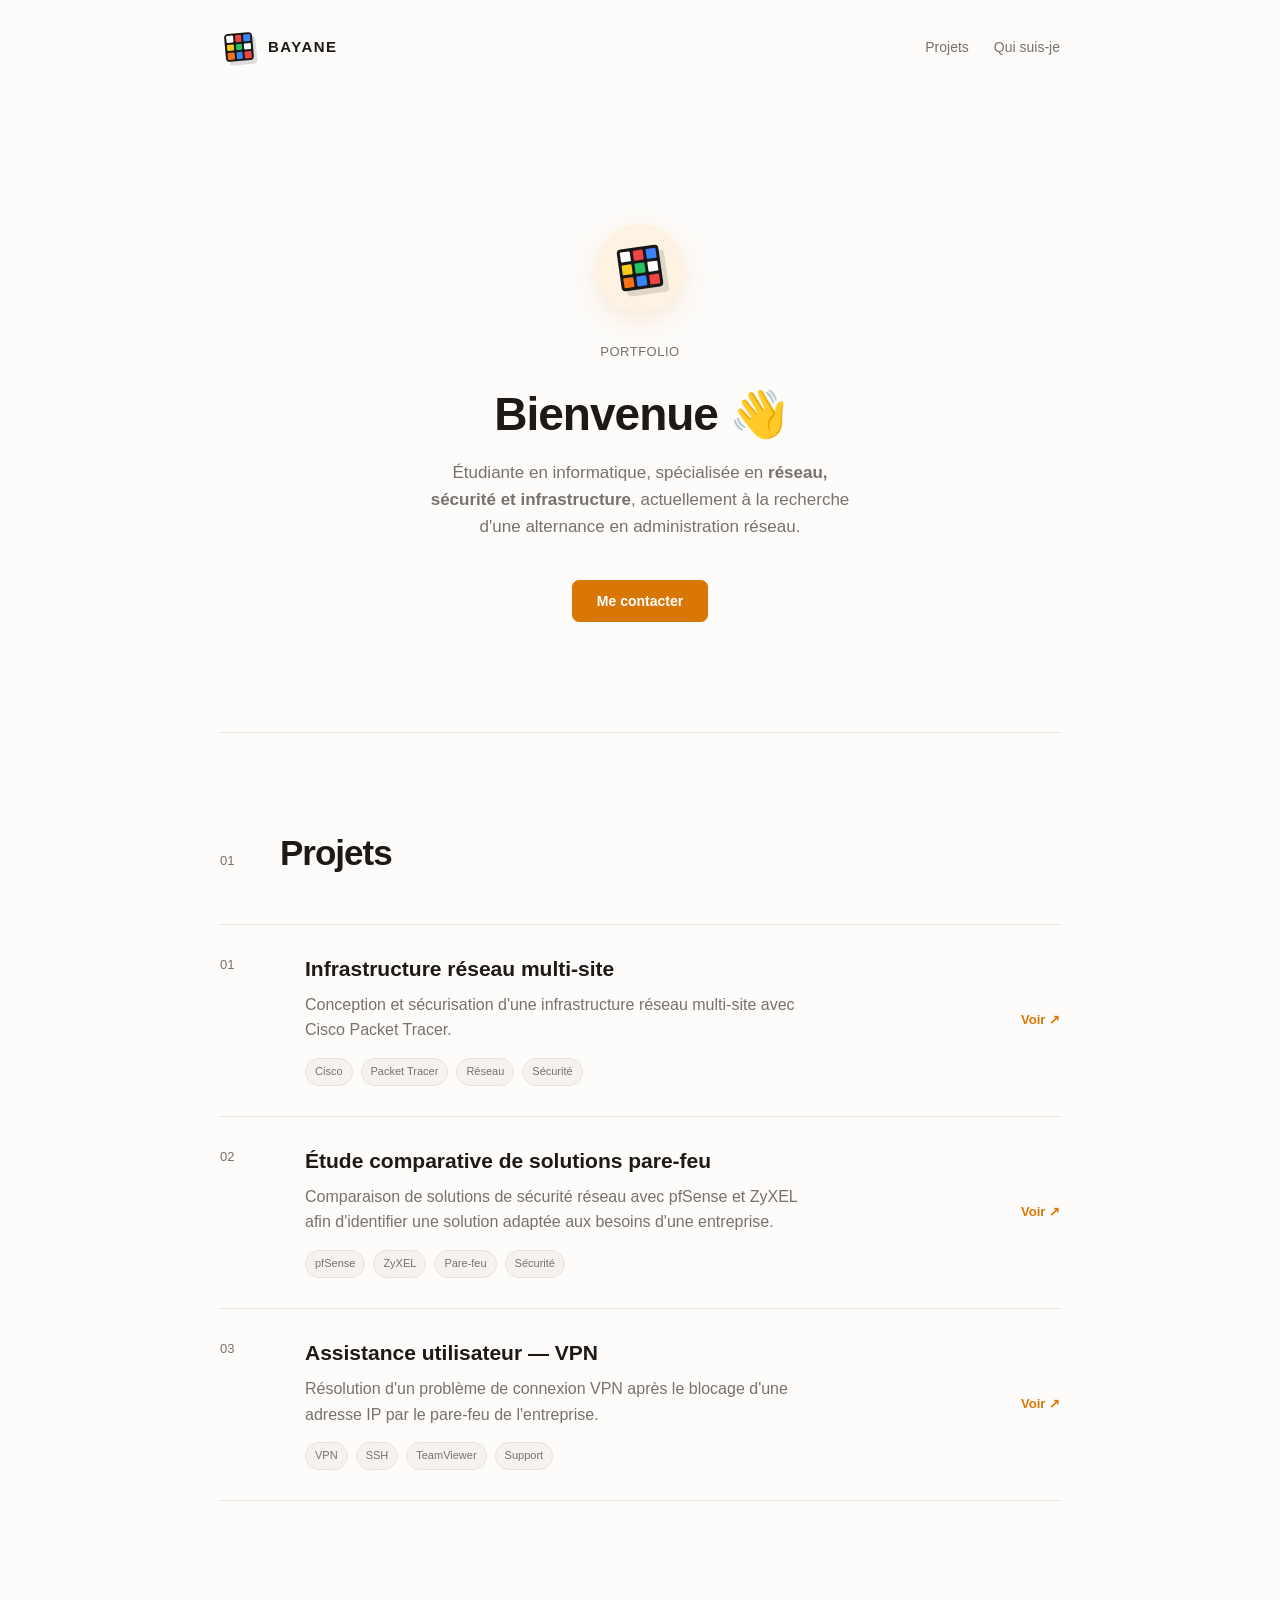
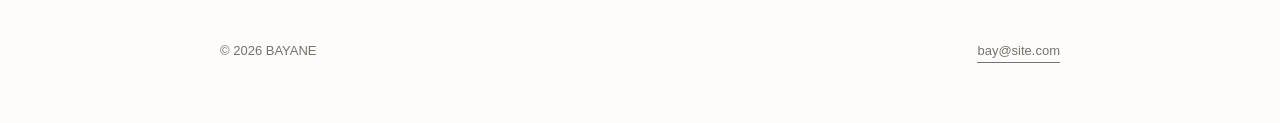
==== index.html @ 88e4bc47 "modfi about" ====
<!DOCTYPE html>
<html lang="fr">

<head>
    <meta charset="UTF-8">
    <meta name="viewport" content="width=device-width, initial-scale=1.0">

    <title>BAY — Portfolio</title>

    <meta
        name="description"
        content="Portfolio de BAYANE — Étudiante en informatique spécialisée en réseau, sécurité et infrastructure."
    >

    <link rel="stylesheet" href="style.css">
</head>


<body id="top">


    <!-- =====================================================
         NAVBAR
    ====================================================== -->

    <header class="navbar">

        <a
            href="index.html"
            class="logo-mark"
            aria-label="Accueil"
        >

            <span class="logo-icon">

                <span class="rubiks-cube">

                    <span></span>
                    <span></span>
                    <span></span>

                    <span></span>
                    <span></span>
                    <span></span>

                    <span></span>
                    <span></span>
                    <span></span>

                </span>

            </span>

            <span class="logo-name">
                BAYANE
            </span>

        </a>


        <nav>

            <a href="#projects">
                Projets
            </a>

            <a href="about.html">
                Qui suis-je
            </a>

        </nav>

    </header>



    <main>


        <!-- =================================================
             HERO
        ================================================== -->

        <section class="hero">

            <div class="hero-avatar">

                <span class="rubiks-cube hero-cube">

                    <span></span>
                    <span></span>
                    <span></span>

                    <span></span>
                    <span></span>
                    <span></span>

                    <span></span>
                    <span></span>
                    <span></span>

                </span>

            </div>


            <p class="eyebrow">
                Portfolio
            </p>


            <h1>
                Bienvenue 👋
            </h1>


            <p class="intro">
                Étudiante en informatique, spécialisée en
                <strong>réseau, sécurité et infrastructure</strong>,
                actuellement à la recherche d'une alternance
                en administration réseau.
            </p>


            <!-- CONTACT -->

            <div class="contact-widget">

                <button
                    type="button"
                    id="contactBtn"
                    class="contact-trigger"
                >
                    Me contacter
                </button>


                <div
                    class="contact-card"
                    id="contactCard"
                >

                    <div class="contact-card-bar">

                        <span class="terminal-dot red"></span>
                        <span class="terminal-dot yellow"></span>
                        <span class="terminal-dot green"></span>

                        <span class="contact-card-title">
                            contact.txt
                        </span>

                    </div>


                    <div class="contact-card-body">

                        <span id="contactEmail">
                            bay@site.com
                        </span>


                        <button
                            type="button"
                            id="copyBtn"
                            class="copy-btn"
                        >
                            Copier
                        </button>

                    </div>

                </div>

            </div>

        </section>



        <!-- =================================================
             PROJETS
        ================================================== -->

        <section
            id="projects"
            class="section"
        >

            <div class="section-header">

                <p class="section-number">
                    01
                </p>

                <h2>
                    Projets
                </h2>

            </div>


            <div class="project-list">


                <!-- PROJET 01 -->

                <article class="project">

                    <div class="project-number">
                        01
                    </div>


                    <div class="project-content">

                        <h3>
                            Infrastructure réseau multi-site
                        </h3>

                        <p>
                            Conception et sécurisation d'une infrastructure
                            réseau multi-site avec Cisco Packet Tracer.
                        </p>


                        <div class="tags">

                            <span>Cisco</span>
                            <span>Packet Tracer</span>
                            <span>Réseau</span>
                            <span>Sécurité</span>

                        </div>

                    </div>


                    <a
                        href="project-network.html"
                        class="project-link"
                    >
                        Voir ↗
                    </a>

                </article>



                <!-- PROJET 02 -->

                <article class="project">

                    <div class="project-number">
                        02
                    </div>


                    <div class="project-content">

                        <h3>
                            Étude comparative de solutions pare-feu
                        </h3>

                        <p>
                            Comparaison de solutions de sécurité réseau
                            avec pfSense et ZyXEL afin d'identifier
                            une solution adaptée aux besoins d'une entreprise.
                        </p>


                        <div class="tags">

                            <span>pfSense</span>
                            <span>ZyXEL</span>
                            <span>Pare-feu</span>
                            <span>Sécurité</span>

                        </div>

                    </div>


                    <a
                        href="project-pfsense.html"
                        class="project-link"
                    >
                        Voir ↗
                    </a>

                </article>



                <!-- PROJET 03 -->

                <article class="project">

                    <div class="project-number">
                        03
                    </div>


                    <div class="project-content">

                        <h3>
                            Assistance utilisateur — VPN
                        </h3>

                        <p>
                            Résolution d'un problème de connexion VPN
                            après le blocage d'une adresse IP par le
                            pare-feu de l'entreprise.
                        </p>


                        <div class="tags">

                            <span>VPN</span>
                            <span>SSH</span>
                            <span>TeamViewer</span>
                            <span>Support</span>

                        </div>

                    </div>


                    <a
                        href="project-vpn.html"
                        class="project-link"
                    >
                        Voir ↗
                    </a>

                </article>


            </div>

        </section>

    </main>



    <!-- =====================================================
         FOOTER
    ====================================================== -->

    <footer>

        <p>
            © 2026 BAYANE
        </p>


        <a href="mailto:bay@site.com">
            bay@site.com
        </a>

    </footer>



    <!-- =====================================================
         CONTACT SCRIPT
    ====================================================== -->

    <script>

        (function () {

            const btn =
                document.getElementById("contactBtn");

            const card =
                document.getElementById("contactCard");

            const copyBtn =
                document.getElementById("copyBtn");

            const email =
                document
                    .getElementById("contactEmail")
                    .textContent
                    .trim();


            /* Ouvrir / fermer */

            btn.addEventListener("click", function (event) {

                event.stopPropagation();

                card.classList.toggle("open");

            });


            /* Copier */

            copyBtn.addEventListener("click", function () {

                navigator.clipboard
                    .writeText(email)
                    .then(function () {

                        copyBtn.textContent = "Copié ✓";

                        setTimeout(function () {

                            copyBtn.textContent = "Copier";

                        }, 2000);

                    })
                    .catch(function () {

                        copyBtn.textContent = "Erreur";

                        setTimeout(function () {

                            copyBtn.textContent = "Copier";

                        }, 2000);

                    });

            });


            /* Fermer en cliquant ailleurs */

            document.addEventListener("click", function (event) {

                if (
                    !card.contains(event.target) &&
                    !btn.contains(event.target)
                ) {

                    card.classList.remove("open");

                }

            });

        })();

    </script>

</body>

</html>
---- style.css ----
/* =========================================================
   RESET
========================================================= */

* {
    margin: 0;
    padding: 0;
    box-sizing: border-box;
}

html {
    scroll-behavior: smooth;
}

body {
    background: #fdfcfa;
    color: #1c1917;

    font-family:
        Arial,
        Helvetica,
        sans-serif;

    line-height: 1.6;
}

a {
    color: inherit;
    text-decoration: none;
}

button {
    font-family: inherit;
}

img {
    max-width: 100%;
}


/* =========================================================
   VARIABLES
========================================================= */

:root {
    --background: #fdfcfa;
    --surface: #f6f3ee;

    --text: #1c1917;
    --muted: #78716c;

    --border: #e7e2db;

    --accent: #d97706;
    --accent-soft: #fef3e2;

    --terminal: #171717;
    --terminal-light: #242424;
    --terminal-border: #333333;
}


/* =========================================================
   GLOBAL LAYOUT
========================================================= */

main {
    width: 100%;
    max-width: 900px;

    margin: 0 auto;

    padding: 0 30px;
}


/* =========================================================
   NAVBAR
========================================================= */

.navbar {
    width: 100%;
    max-width: 900px;

    margin: 0 auto;

    padding: 28px 30px;

    display: flex;
    align-items: center;
    justify-content: space-between;
}

.logo-mark {
    display: flex;
    align-items: center;
    justify-content: flex-start;

    min-width: 38px;
    min-height: 38px;

    gap: 10px;
}

.logo-icon {
    width: 38px;
    height: 38px;

    display: flex;
    align-items: center;
    justify-content: center;

    flex-shrink: 0;
}

.logo-name {
    color: var(--text);

    font-size: 15px;
    font-weight: 700;

    letter-spacing: 1.5px;
}


/* =========================================================
   RUBIK'S CUBE
========================================================= */

.rubiks-cube {
    width: 28px;
    height: 28px;

    display: grid;

    grid-template-columns: repeat(3, 1fr);
    grid-template-rows: repeat(3, 1fr);

    gap: 2px;

    padding: 2px;

    background: #171717;

    border-radius: 4px;

    transform: rotate(-5deg);

    box-shadow:
        3px 4px 0 rgba(0, 0, 0, 0.12);
}

.rubiks-cube span {
    display: block;

    width: 100%;
    height: 100%;

    min-width: 0;
    min-height: 0;

    border-radius: 1px;
}


/* Couleurs */

.rubiks-cube span:nth-child(1) {
    background: #ffffff;
}

.rubiks-cube span:nth-child(2) {
    background: #ef4444;
}

.rubiks-cube span:nth-child(3) {
    background: #3b82f6;
}

.rubiks-cube span:nth-child(4) {
    background: #facc15;
}

.rubiks-cube span:nth-child(5) {
    background: #22c55e;
}

.rubiks-cube span:nth-child(6) {
    background: #ffffff;
}

.rubiks-cube span:nth-child(7) {
    background: #f97316;
}

.rubiks-cube span:nth-child(8) {
    background: #3b82f6;
}

.rubiks-cube span:nth-child(9) {
    background: #ef4444;
}


/* Cube du hero */

.hero-cube {
    width: 42px;
    height: 42px;

    gap: 3px;

    padding: 3px;

    transform: rotate(-8deg);

    box-shadow:
        5px 6px 0 rgba(0, 0, 0, 0.12);
}


/* =========================================================
   NAVIGATION
========================================================= */

.navbar nav {
    display: flex;
    align-items: center;

    gap: 25px;
}

.navbar nav a {
    color: var(--muted);

    font-size: 14px;

    transition:
        color 0.2s ease,
        opacity 0.2s ease;
}

.navbar nav a:hover {
    color: var(--text);
}


/* =========================================================
   HERO INDEX
========================================================= */

.hero {
    width: 100%;
    max-width: 560px;

    margin: 0 auto;

    padding: 130px 20px 110px;

    display: flex;
    flex-direction: column;

    align-items: center;

    text-align: center;
}

.hero-avatar {
    width: 88px;
    height: 88px;

    margin-bottom: 30px;

    display: flex;
    align-items: center;
    justify-content: center;

    border-radius: 50%;

    background: var(--accent-soft);

    box-shadow:
        0 10px 30px rgba(217, 119, 6, 0.15);
}

.eyebrow {
    color: var(--muted);

    font-size: 13px;

    margin-bottom: 25px;

    text-transform: uppercase;

    letter-spacing: 0.5px;
}

.hero h1 {
    font-size: clamp(34px, 6vw, 46px);

    line-height: 1.15;

    letter-spacing: -1px;

    font-weight: 700;
}

.hero h1 span {
    color: var(--accent);
}

.intro {
    max-width: 440px;

    margin-top: 18px;

    color: var(--muted);

    font-size: 17px;
}


/* =========================================================
   CONTACT
========================================================= */

.contact-widget {
    position: relative;

    display: inline-block;

    margin-top: 40px;
}

.contact-trigger {
    font-size: 14px;
    font-weight: 600;

    padding: 12px 24px;

    border: 1px solid var(--accent);
    border-radius: 7px;

    background: var(--accent);
    color: white;

    cursor: pointer;

    transition:
        opacity 0.2s ease,
        transform 0.2s ease;
}

.contact-trigger:hover {
    opacity: 0.9;

    transform: translateY(-1px);
}


/* =========================================================
   CONTACT CARD
========================================================= */

.contact-card {
    position: absolute;

    top: calc(100% + 12px);
    left: 50%;

    width: 280px;

    transform:
        translateX(-50%)
        translateY(-8px);

    background: var(--terminal);

    border: 1px solid var(--terminal-border);

    border-radius: 10px;

    overflow: hidden;

    box-shadow:
        0 20px 45px rgba(0, 0, 0, 0.2);

    opacity: 0;
    visibility: hidden;

    transition:
        opacity 0.2s ease,
        transform 0.2s ease,
        visibility 0.2s;

    z-index: 100;
}

.contact-card.open {
    opacity: 1;
    visibility: visible;

    transform:
        translateX(-50%)
        translateY(0);
}

.contact-card-bar {
    height: 38px;

    display: flex;
    align-items: center;

    padding: 0 14px;

    background: var(--terminal-light);

    border-bottom: 1px solid var(--terminal-border);
}

.terminal-dot {
    width: 10px;
    height: 10px;

    flex-shrink: 0;

    border-radius: 50%;

    margin-right: 6px;
}

.terminal-dot.red {
    background: #ff5f56;
}

.terminal-dot.yellow {
    background: #ffbd2e;
}

.terminal-dot.green {
    background: #27c93f;
}

.contact-card-title {
    margin-left: 8px;

    color: #777;

    font-family:
        "SFMono-Regular",
        "Roboto Mono",
        Consolas,
        monospace;

    font-size: 11px;
}

.contact-card-body {
    padding: 18px 16px;

    display: flex;
    align-items: center;
    justify-content: space-between;

    gap: 10px;

    color: #d4d4d4;

    font-family:
        "SFMono-Regular",
        "Roboto Mono",
        Consolas,
        monospace;

    font-size: 13px;
}

.copy-btn {
    flex-shrink: 0;

    padding: 6px 10px;

    background: transparent;

    color: var(--accent);

    border: 1px solid var(--terminal-border);

    border-radius: 5px;

    cursor: pointer;

    font-family: inherit;
    font-size: 11px;

    transition:
        border-color 0.2s ease,
        background 0.2s ease;
}

.copy-btn:hover {
    border-color: var(--accent);

    background: rgba(217, 119, 6, 0.08);
}


/* =========================================================
   SECTIONS
========================================================= */

.section {
    padding: 100px 0;

    border-top: 1px solid var(--border);
}

.section-header {
    display: grid;

    grid-template-columns: 60px 1fr;

    align-items: baseline;

    margin-bottom: 50px;
}

.section-number {
    color: var(--muted);

    font-size: 13px;
}

.section h2 {
    font-size: 35px;

    line-height: 1.15;

    letter-spacing: -1px;
}


/* =========================================================
   PROJECTS
========================================================= */

.project-list {
    width: 100%;
}

.project {
    display: grid;

    grid-template-columns: 60px minmax(0, 1fr) auto;

    gap: 25px;

    padding: 30px 0;

    border-top: 1px solid var(--border);

    transition:
        padding 0.2s ease,
        background 0.2s ease;
}

.project:last-child {
    border-bottom: 1px solid var(--border);
}

.project:hover {
    padding-left: 10px;
}

.project-number {
    color: var(--muted);

    font-size: 13px;
}

.project-content {
    min-width: 0;
}

.project h3 {
    font-size: 21px;

    line-height: 1.3;

    margin-bottom: 10px;
}

.project-content p {
    max-width: 500px;

    color: var(--muted);
}

.project-link {
    align-self: center;

    color: var(--accent);

    font-size: 13px;
    font-weight: 600;

    white-space: nowrap;

    transition:
        opacity 0.2s ease,
        transform 0.2s ease;
}

.project-link:hover {
    opacity: 0.7;

    transform: translateX(3px);
}


/* =========================================================
   TAGS
========================================================= */

.tags {
    display: flex;

    flex-wrap: wrap;

    gap: 8px;

    margin-top: 15px;
}

.tags span {
    padding: 4px 9px;

    border: 1px solid var(--border);

    border-radius: 20px;

    background: var(--surface);

    color: var(--muted);

    font-size: 11px;
}


/* =========================================================
   ABOUT — INTRO
========================================================= */

.about-page {
    padding: 110px 0 90px;
}

.about-page .section-header {
    margin-bottom: 60px;
}

.about-intro {
    max-width: 680px;
}

.about-small-name {
    margin-bottom: 25px !important;

    color: var(--text) !important;

    font-size: 15px !important;

    font-weight: 700;

    letter-spacing: 0.5px;
}

.about-intro p {
    max-width: 620px;

    margin-bottom: 20px;

    color: var(--muted);

    font-size: 17px;
}

.about-intro .about-lead {
    color: var(--text);

    font-size: 21px;

    line-height: 1.5;
}

.about-intro strong {
    color: var(--text);
}


/* =========================================================
   ABOUT — OBJECTIF INTÉGRÉ
========================================================= */

.about-goal {
    margin-top: 45px;

    padding: 28px 30px;

    background: var(--surface);

    border: 1px solid var(--border);

    border-left: 3px solid var(--accent);

    border-radius: 0 8px 8px 0;
}

.about-goal-label {
    display: block;

    margin-bottom: 15px;

    color: var(--accent);

    font-family:
        "SFMono-Regular",
        "Roboto Mono",
        Consolas,
        monospace;

    font-size: 10px;

    font-weight: 700;

    letter-spacing: 1px;
}

.about-goal p {
    margin-bottom: 16px;

    font-size: 16px;
}

.about-goal p:last-of-type {
    margin-bottom: 20px;
}


/* =========================================================
   MASTER LINK
========================================================= */

.master-link {
    display: inline-flex;
    align-items: center;

    margin-top: 8px;

    color: var(--accent);

    font-size: 13px;
    font-weight: 600;

    border-bottom: 1px solid transparent;

    transition:
        border-color 0.2s ease,
        opacity 0.2s ease;
}

.master-link:hover {
    border-color: var(--accent);

    opacity: 0.75;
}


/* =========================================================
   ABOUT — COMPÉTENCES
========================================================= */

.about-skills {
    padding-top: 90px;
}

.about-skills-grid {
    display: flex;
    flex-direction: column;
}

.skill-card {
    display: grid;

    grid-template-columns: 60px minmax(0, 1fr);

    gap: 25px;

    padding: 30px 0;

    border-top: 1px solid var(--border);

    transition: padding 0.2s ease;
}

.skill-card:last-child {
    border-bottom: 1px solid var(--border);
}

.skill-card:hover {
    padding-left: 10px;
}

.skill-number {
    color: var(--muted);

    font-size: 13px;
}

.skill-card h3 {
    font-size: 23px;

    line-height: 1.2;

    margin-bottom: 8px;
}

.skill-card p {
    max-width: 600px;

    color: var(--muted);
}


/* =========================================================
   ABOUT — EXPÉRIENCE
========================================================= */

.experience-section {
    padding-bottom: 100px;
}

.experience-card {
    padding: 32px;

    background: var(--surface);

    border: 1px solid var(--border);

    border-radius: 10px;

    transition:
        border-color 0.2s ease,
        box-shadow 0.2s ease;
}

.experience-card:hover {
    border-color: #d8d1c7;

    box-shadow:
        0 15px 35px rgba(28, 25, 23, 0.05);
}

.experience-top {
    display: flex;

    align-items: flex-start;

    justify-content: space-between;

    gap: 30px;
}

.experience-index {
    display: inline-block;

    margin-bottom: 10px;

    color: var(--accent);

    font-family:
        "SFMono-Regular",
        "Roboto Mono",
        Consolas,
        monospace;

    font-size: 11px;
}

.experience-label {
    margin-bottom: 5px !important;

    color: var(--muted) !important;

    font-size: 11px !important;

    text-transform: uppercase;

    letter-spacing: 0.8px;
}

.experience-header h3,
.experience-top h3 {
    font-size: 25px;

    line-height: 1.25;
}

.experience-domain {
    padding: 9px 13px;

    border: 1px solid var(--border);

    border-radius: 20px;

    background: var(--background);

    color: var(--muted);

    font-size: 11px;

    white-space: nowrap;
}

.experience-domain span {
    color: var(--border);

    margin: 0 5px;
}

.experience-divider {
    height: 1px;

    margin: 30px 0;

    background: var(--border);
}

.experience-grid {
    display: grid;

    grid-template-columns: repeat(3, 1fr);

    gap: 30px;
}

.experience-column {
    min-width: 0;
}

.experience-column-title {
    display: block;

    margin-bottom: 15px;

    color: var(--text);

    font-size: 10px;
    font-weight: 700;

    letter-spacing: 0.7px;
}

.experience-column ul {
    padding-left: 17px;

    color: var(--muted);

    font-size: 13px;
}

.experience-column li {
    margin-bottom: 10px;
}

.experience-column li:last-child {
    margin-bottom: 0;
}


/* =========================================================
   ABOUT — CERTIFICATIONS & LANGUES
========================================================= */

.certification-layout {
    display: grid;

    grid-template-columns: 1.15fr 0.85fr;

    gap: 50px;

    align-items: start;
}

.subsection-title {
    display: flex;
    align-items: center;

    gap: 12px;

    margin-bottom: 20px;

    color: var(--text);

    font-size: 15px;
    font-weight: 700;
}

.subsection-title span {
    color: var(--muted);

    font-family:
        "SFMono-Regular",
        "Roboto Mono",
        Consolas,
        monospace;

    font-size: 11px;
}

.certification-list {
    border-top: 1px solid var(--border);
}

.certification-card {
    display: grid;

    grid-template-columns: 45px minmax(0, 1fr);

    gap: 18px;

    padding: 22px 0;

    border-bottom: 1px solid var(--border);
}

.certification-number {
    color: var(--muted);

    font-family:
        "SFMono-Regular",
        "Roboto Mono",
        Consolas,
        monospace;

    font-size: 11px;
}

.certification-card h3 {
    margin-bottom: 5px;

    font-size: 16px;
}

.certification-card p {
    color: var(--muted);

    font-size: 13px;

    line-height: 1.5;
}


/* =========================================================
   LANGUES
========================================================= */

.languages {
    border-top: 1px solid var(--border);
}

.language-item {
    display: flex;

    align-items: center;
    justify-content: space-between;

    gap: 20px;

    padding: 18px 0;

    border-bottom: 1px solid var(--border);
}

.language-item div {
    min-width: 0;
}

.language-item strong {
    display: block;

    font-size: 15px;
}

.language-item span {
    display: block;

    margin-top: 2px;

    color: var(--muted);

    font-size: 11px;
}

.language-item b {
    flex-shrink: 0;

    color: var(--accent);

    font-size: 11px;

    font-weight: 600;

    text-align: right;
}


/* =========================================================
   ABOUT — ENVIRONNEMENT TECHNIQUE
========================================================= */

.technology-grid {
    display: grid;

    grid-template-columns: 1fr 1fr;

    gap: 1px;

    background: var(--border);

    border: 1px solid var(--border);
}

.technology {
    padding: 25px;

    display: flex;
    flex-direction: column;

    gap: 5px;

    background: var(--background);
}

.technology strong {
    font-size: 16px;
}

.technology span {
    color: var(--muted);

    font-size: 13px;
}


/* =========================================================
   ABOUT — TERMINAL
========================================================= */

.real-me {
    padding-top: 100px;
}

.profile-terminal {
    width: 100%;

    background: var(--terminal);

    border: 1px solid #2d2d2d;

    border-radius: 10px;

    overflow: hidden;

    box-shadow:
        0 25px 60px rgba(0, 0, 0, 0.15);
}

.profile-terminal-bar {
    height: 44px;

    display: flex;
    align-items: center;

    padding: 0 15px;

    background: var(--terminal-light);

    border-bottom: 1px solid #333;

    font-family:
        "SFMono-Regular",
        "Roboto Mono",
        Consolas,
        monospace;

    font-size: 11px;
}

.terminal-status {
    display: flex;
    align-items: center;
}

.profile-terminal-bar .terminal-dot {
    margin-right: 6px;
}

.profile-terminal-title {
    margin-left: 8px;

    color: #777;
}

.profile-terminal-online {
    margin-left: auto;

    color: #27c93f;

    font-size: 10px;
}

.profile-terminal-body {
    padding: 30px;

    color: #d4d4d4;

    font-family:
        "SFMono-Regular",
        "Roboto Mono",
        Consolas,
        monospace;

    font-size: 13px;
}

.terminal-command {
    margin-bottom: 10px;

    color: var(--accent);

    font-size: 12px;
}

.terminal-name {
    color: white;

    font-size: 20px;

    font-weight: 700;
}

.terminal-subtitle {
    margin-top: 4px;

    color: #777;

    font-size: 12px;
}

.terminal-separator {
    height: 1px;

    margin: 20px 0;

    background: #333;
}


/* =========================================================
   PROFIL — GRILLE TERMINAL
========================================================= */

.profile-grid {
    display: grid;

    grid-template-columns: 1fr 1fr;

    border: 1px solid #333;

    background: #333;

    gap: 1px;
}

.profile-cell {
    min-width: 0;

    padding: 18px;

    background: var(--terminal);
}

.profile-cell strong {
    display: block;

    color: #d4d4d4;

    font-size: 13px;

    line-height: 1.4;
}

.profile-cell strong.highlight {
    color: var(--accent);

    font-weight: 600;
}


/* =========================================================
   PROFIL — MOTIVATION
========================================================= */

.progress-row {
    display: flex;

    align-items: center;

    gap: 12px;

    margin-top: 5px;
}

.progress-label {
    flex-shrink: 0;

    color: #777;
}

.progress-bar {
    flex: 1;

    height: 10px;

    min-width: 100px;

    max-width: none;

    background: #292929;

    border-radius: 3px;

    overflow: hidden;
}

.progress-bar span {
    display: block;

    width: 100%;
    height: 100%;

    background:
        repeating-linear-gradient(
            90deg,
            var(--accent) 0,
            var(--accent) 8px,
            transparent 8px,
            transparent 11px
        );
}

.progress-percent {
    flex-shrink: 0;

    color: var(--accent);

    font-size: 11px;
}

.terminal-error {
    margin-top: 10px;

    color: #777;

    font-size: 11px;
}


/* =========================================================
   ABOUT — CONCLUSION
========================================================= */

.about-conclusion {
    max-width: 600px;

    margin-top: 55px;

    padding-left: 20px;

    border-left: 3px solid var(--accent);
}

.conclusion-label {
    display: block;

    margin-bottom: 10px;

    color: var(--accent);

    font-family:
        "SFMono-Regular",
        "Roboto Mono",
        Consolas,
        monospace;

    font-size: 10px;

    font-weight: 700;

    letter-spacing: 1px;
}

.about-conclusion p {
    color: var(--muted);

    font-size: 18px;

    margin-bottom: 5px;
}

.about-conclusion strong {
    color: var(--text);
}


/* =========================================================
   PROJECT PAGE
========================================================= */

.project-hero {
    padding: 120px 0 80px;

    border-bottom: 1px solid var(--border);
}

.project-hero h1 {
    font-size: clamp(42px, 7vw, 68px);

    line-height: 1.05;

    letter-spacing: -2px;

    margin-bottom: 35px;
}

.project-intro {
    max-width: 600px;

    color: var(--muted);

    font-size: 19px;
}

.project-tags {
    margin-top: 30px;
}


/* =========================================================
   PROJECT IMAGE
========================================================= */

.project-image {
    padding: 70px 0;
}

.project-image img {
    display: block;

    width: 100%;
    height: auto;

    background: var(--surface);

    border: 1px solid var(--border);

    border-radius: 8px;
}


/* =========================================================
   PROJECT SECTION
========================================================= */

.project-section {
    display: grid;

    grid-template-columns: 80px 250px minmax(0, 1fr);

    gap: 30px;

    padding: 90px 0;

    border-top: 1px solid var(--border);
}

.project-section h2 {
    font-size: 32px;

    letter-spacing: -1px;
}

.project-text {
    max-width: 550px;
}

.project-text p {
    color: var(--muted);

    font-size: 17px;

    margin-bottom: 25px;
}

.project-text ul {
    padding-left: 20px;

    color: var(--muted);
}

.project-text li {
    margin-bottom: 12px;
}

.project-text h3 {
    font-size: 16px;

    margin: 30px 0 5px;
}

.project-text h3:first-child {
    margin-top: 0;
}


/* =========================================================
   CODE
========================================================= */

.code-block {
    margin: 20px 0;

    padding: 20px 24px;

    overflow-x: auto;

    background: var(--surface);

    border: 1px solid var(--border);

    border-radius: 8px;

    font-family:
        "SFMono-Regular",
        "Roboto Mono",
        Consolas,
        monospace;

    font-size: 13px;

    line-height: 1.7;

    color: var(--text);
}


/* =========================================================
   TABLEAUX
========================================================= */

.table-wrap {
    overflow-x: auto;
}

.data-table {
    width: 100%;

    margin: 20px 0;

    border-collapse: collapse;

    font-size: 14px;
}

.data-table th,
.data-table td {
    padding: 10px 14px;

    text-align: left;

    border-bottom: 1px solid var(--border);

    white-space: nowrap;
}

.data-table th {
    color: var(--muted);

    font-size: 11px;

    font-weight: 600;

    text-transform: uppercase;

    letter-spacing: 0.4px;
}

.data-table td.ok {
    color: #16a34a;

    font-weight: 600;
}

.data-table td.no {
    color: #dc2626;

    font-weight: 600;
}


/* =========================================================
   PITCH
========================================================= */

.pitch {
    margin-top: 25px;

    padding: 20px 25px;

    background: var(--surface);

    border-left: 3px solid var(--accent);

    color: var(--text);

    font-size: 16px;
}


/* =========================================================
   BACK PROJECTS
========================================================= */

.back-projects {
    padding: 70px 0;
}

.back-projects a {
    font-size: 14px;

    border-bottom: 1px solid var(--text);

    transition: opacity 0.2s ease;
}

.back-projects a:hover {
    opacity: 0.6;
}


/* =========================================================
   FOOTER
========================================================= */

footer {
    width: 100%;
    max-width: 900px;

    margin: 0 auto;

    padding: 40px 30px 60px;

    display: flex;
    justify-content: space-between;

    color: var(--muted);

    font-size: 13px;
}

footer a {
    border-bottom: 1px solid var(--muted);

    transition: opacity 0.2s ease;
}

footer a:hover {
    opacity: 0.6;
}


/* =========================================================
   MOBILE
========================================================= */

@media (max-width: 750px) {

    .experience-grid {
        grid-template-columns: 1fr;
        gap: 25px;
    }

    .certification-layout {
        grid-template-columns: 1fr;
        gap: 45px;
    }

    .experience-domain {
        white-space: normal;
    }
}


@media (max-width: 650px) {

    /* =====================================================
       GLOBAL
    ===================================================== */

    main {
        padding: 0 20px;
    }


    /* =====================================================
       NAVBAR
    ===================================================== */

    .navbar {
        padding: 20px;
    }

    .navbar nav {
        gap: 15px;
    }

    .navbar nav a {
        font-size: 12px;
    }

    .logo-mark {
        gap: 7px;
    }

    .logo-name {
        font-size: 13px;
        letter-spacing: 1px;
    }

    .logo-icon {
        width: 34px;
        height: 34px;
    }

    .rubiks-cube {
        width: 26px;
        height: 26px;
    }


    /* =====================================================
       HERO
    ===================================================== */

    .hero {
        padding: 90px 10px 70px;
    }

    .hero-avatar {
        width: 72px;
        height: 72px;

        margin-bottom: 22px;
    }

    .hero-cube {
        width: 38px;
        height: 38px;

        gap: 2px;
        padding: 3px;
    }

    .hero h1 {
        font-size: 42px;

        letter-spacing: -1.5px;
    }

    .intro {
        font-size: 16px;
    }


    /* =====================================================
       CONTACT
    ===================================================== */

    .contact-card {
        width: 240px;
    }


    /* =====================================================
       SECTIONS
    ===================================================== */

    .section {
        padding: 70px 0;
    }

    .section-header {
        grid-template-columns: 45px minmax(0, 1fr);

        margin-bottom: 35px;
    }

    .section h2 {
        font-size: 30px;
    }


    /* =====================================================
       PROJECTS
    ===================================================== */

    .project {
        grid-template-columns: 40px minmax(0, 1fr);

        gap: 15px;

        padding: 25px 0;
    }

    .project-link {
        display: none;
    }

    .project h3 {
        font-size: 19px;
    }

    .project-content p {
        font-size: 15px;
    }


    /* =====================================================
       ABOUT
    ===================================================== */

    .about-page {
        padding: 80px 0 60px;
    }

    .about-page .section-header {
        margin-bottom: 45px;
    }

    .about-intro .about-lead {
        font-size: 19px;
    }

    .about-intro p {
        font-size: 16px;
    }

    .about-goal {
        margin-top: 35px;

        padding: 22px 20px;
    }

    .about-goal p {
        font-size: 15px;
    }


    /* =====================================================
       SKILLS
    ===================================================== */

    .about-skills {
        padding-top: 70px;
    }

    .skill-card {
        grid-template-columns: 40px minmax(0, 1fr);

        gap: 15px;
    }

    .skill-card h3 {
        font-size: 20px;
    }


    /* =====================================================
       EXPERIENCE
    ===================================================== */

    .experience-card {
        padding: 22px;
    }

    .experience-top {
        flex-direction: column;

        gap: 20px;
    }

    .experience-top h3 {
        font-size: 22px;
    }

    .experience-domain {
        align-self: flex-start;
    }

    .experience-divider {
        margin: 22px 0;
    }


    /* =====================================================
       CERTIFICATIONS & LANGUES
    ===================================================== */

    .certification-card {
        grid-template-columns: 35px minmax(0, 1fr);

        gap: 12px;
    }

    .language-item {
        align-items: flex-start;
    }

    .language-item b {
        text-align: right;
    }


    /* =====================================================
       PROFILE
    ===================================================== */

    .real-me {
        padding-top: 70px;
    }

    .profile-terminal-body {
        padding: 22px 18px;

        font-size: 11px;
    }

    .profile-terminal-bar {
        padding: 0 12px;
    }

    .profile-grid {
        grid-template-columns: 1fr;
    }

    .profile-cell {
        padding: 15px;
    }

    .profile-cell strong {
        font-size: 11px;
    }

    .progress-row {
        flex-wrap: wrap;
    }

    .progress-bar {
        order: 3;

        flex-basis: 100%;

        width: 100%;

        min-width: 0;
    }


    /* =====================================================
       CONCLUSION
    ===================================================== */

    .about-conclusion {
        margin-top: 45px;
    }

    .about-conclusion p {
        font-size: 16px;
    }


    /* =====================================================
       PROJECT PAGE
    ===================================================== */

    .project-hero {
        padding: 80px 0 60px;
    }

    .project-hero h1 {
        font-size: 42px;

        letter-spacing: -1.5px;
    }

    .project-intro {
        font-size: 17px;
    }

    .project-section {
        display: block;

        padding: 65px 0;
    }

    .project-section .section-number {
        margin-bottom: 15px;
    }

    .project-section h2 {
        margin-bottom: 30px;

        font-size: 28px;
    }

    .project-text p {
        font-size: 16px;
    }

    .technology-grid {
        grid-template-columns: 1fr;
    }

    .project-image {
        padding: 45px 0;
    }


    /* =====================================================
       TABLES
    ===================================================== */

    .data-table {
        font-size: 13px;
    }

    .data-table th,
    .data-table td {
        padding: 8px 10px;
    }


    /* =====================================================
       FOOTER
    ===================================================== */

    footer {
        padding: 40px 20px 50px;

        flex-direction: column;

        gap: 10px;
    }
}


/* =========================================================
   VERY SMALL PHONES
========================================================= */

@media (max-width: 400px) {

    .navbar nav {
        gap: 10px;
    }

    .navbar nav a {
        font-size: 11px;
    }

    .logo-name {
        font-size: 12px;
    }

    .hero h1 {
        font-size: 36px;
    }

    .section h2 {
        font-size: 26px;
    }

    .profile-terminal-body {
        padding: 18px 14px;
    }

    .profile-terminal-online {
        display: none;
    }
}
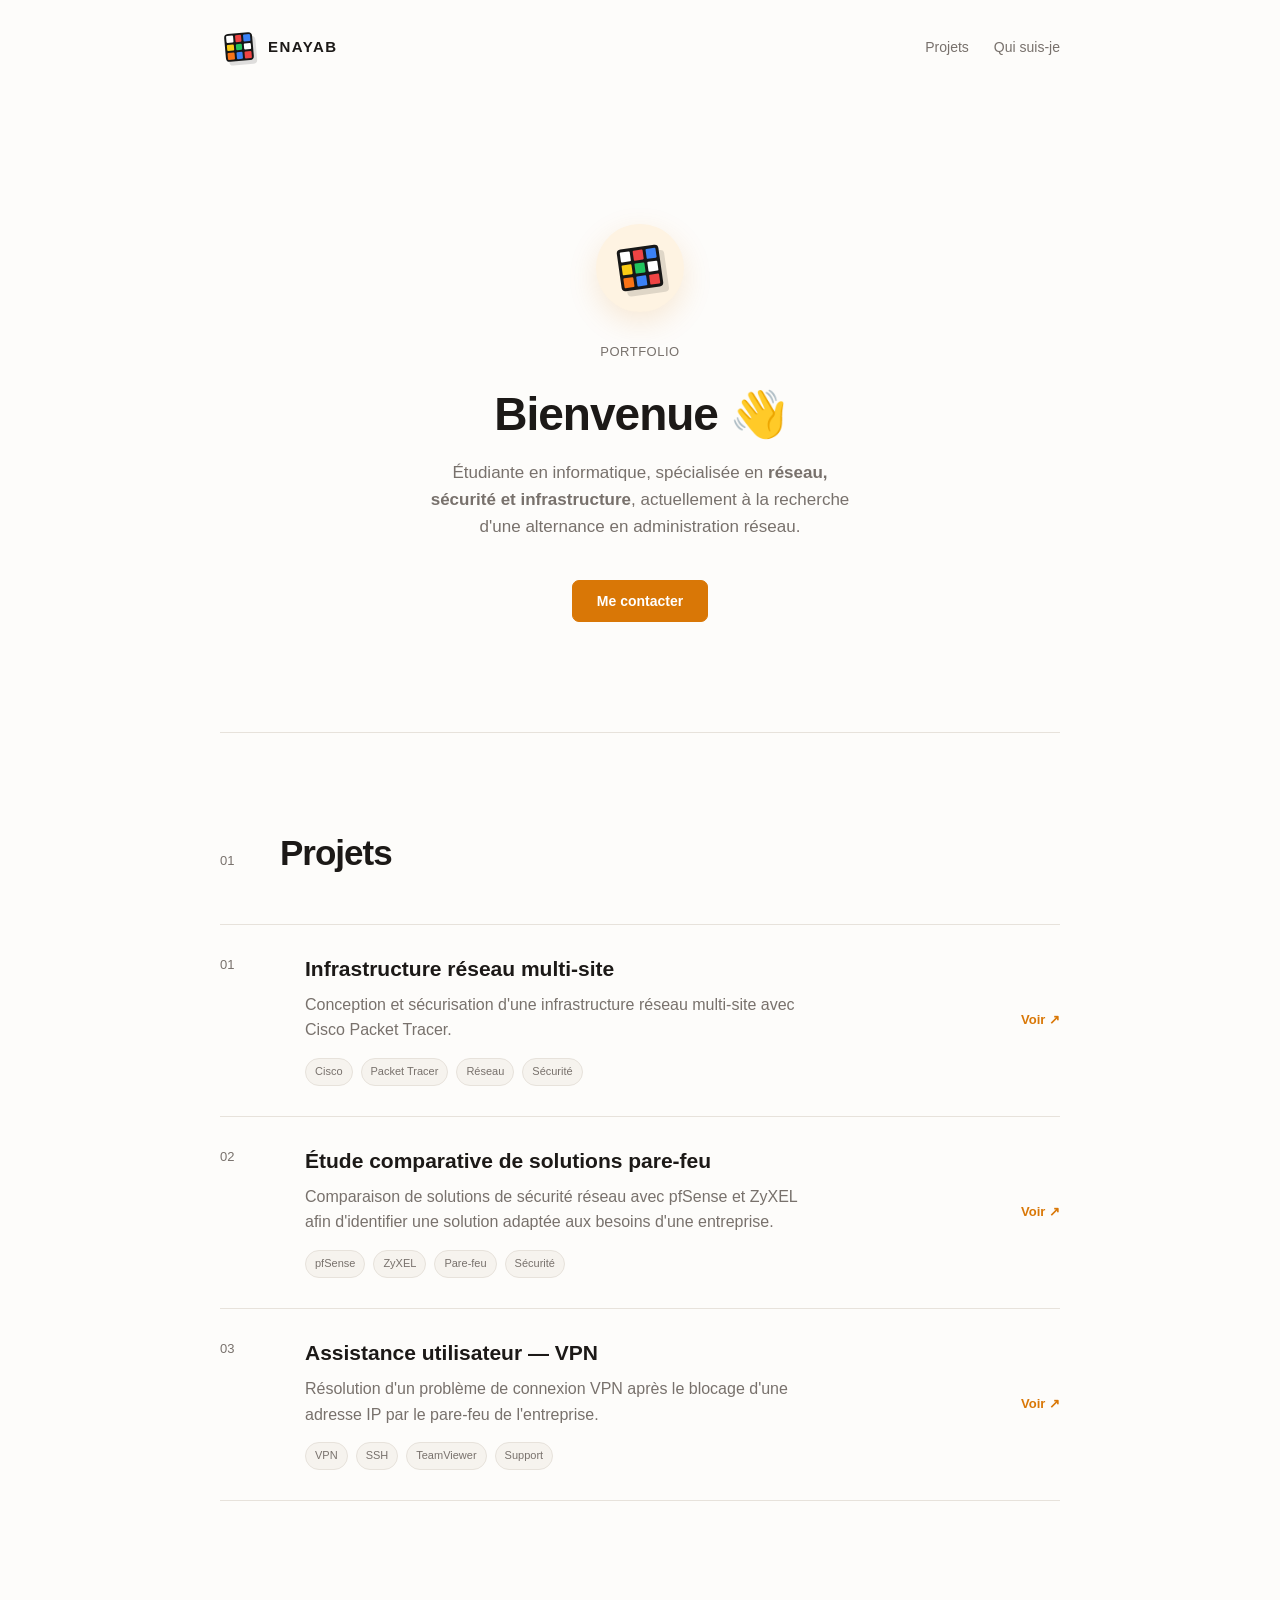
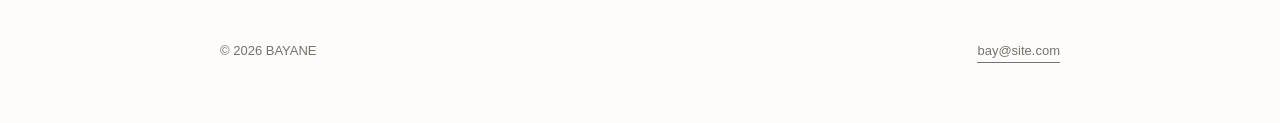
==== commit c3ce8b72: "version finale quijesuisetindex" ====
--- a/index.html
+++ b/index.html
@@ -52,7 +52,7 @@
             </span>
 
             <span class="logo-name">
-                BAYANE
+                ENAYAB
             </span>
 
         </a>
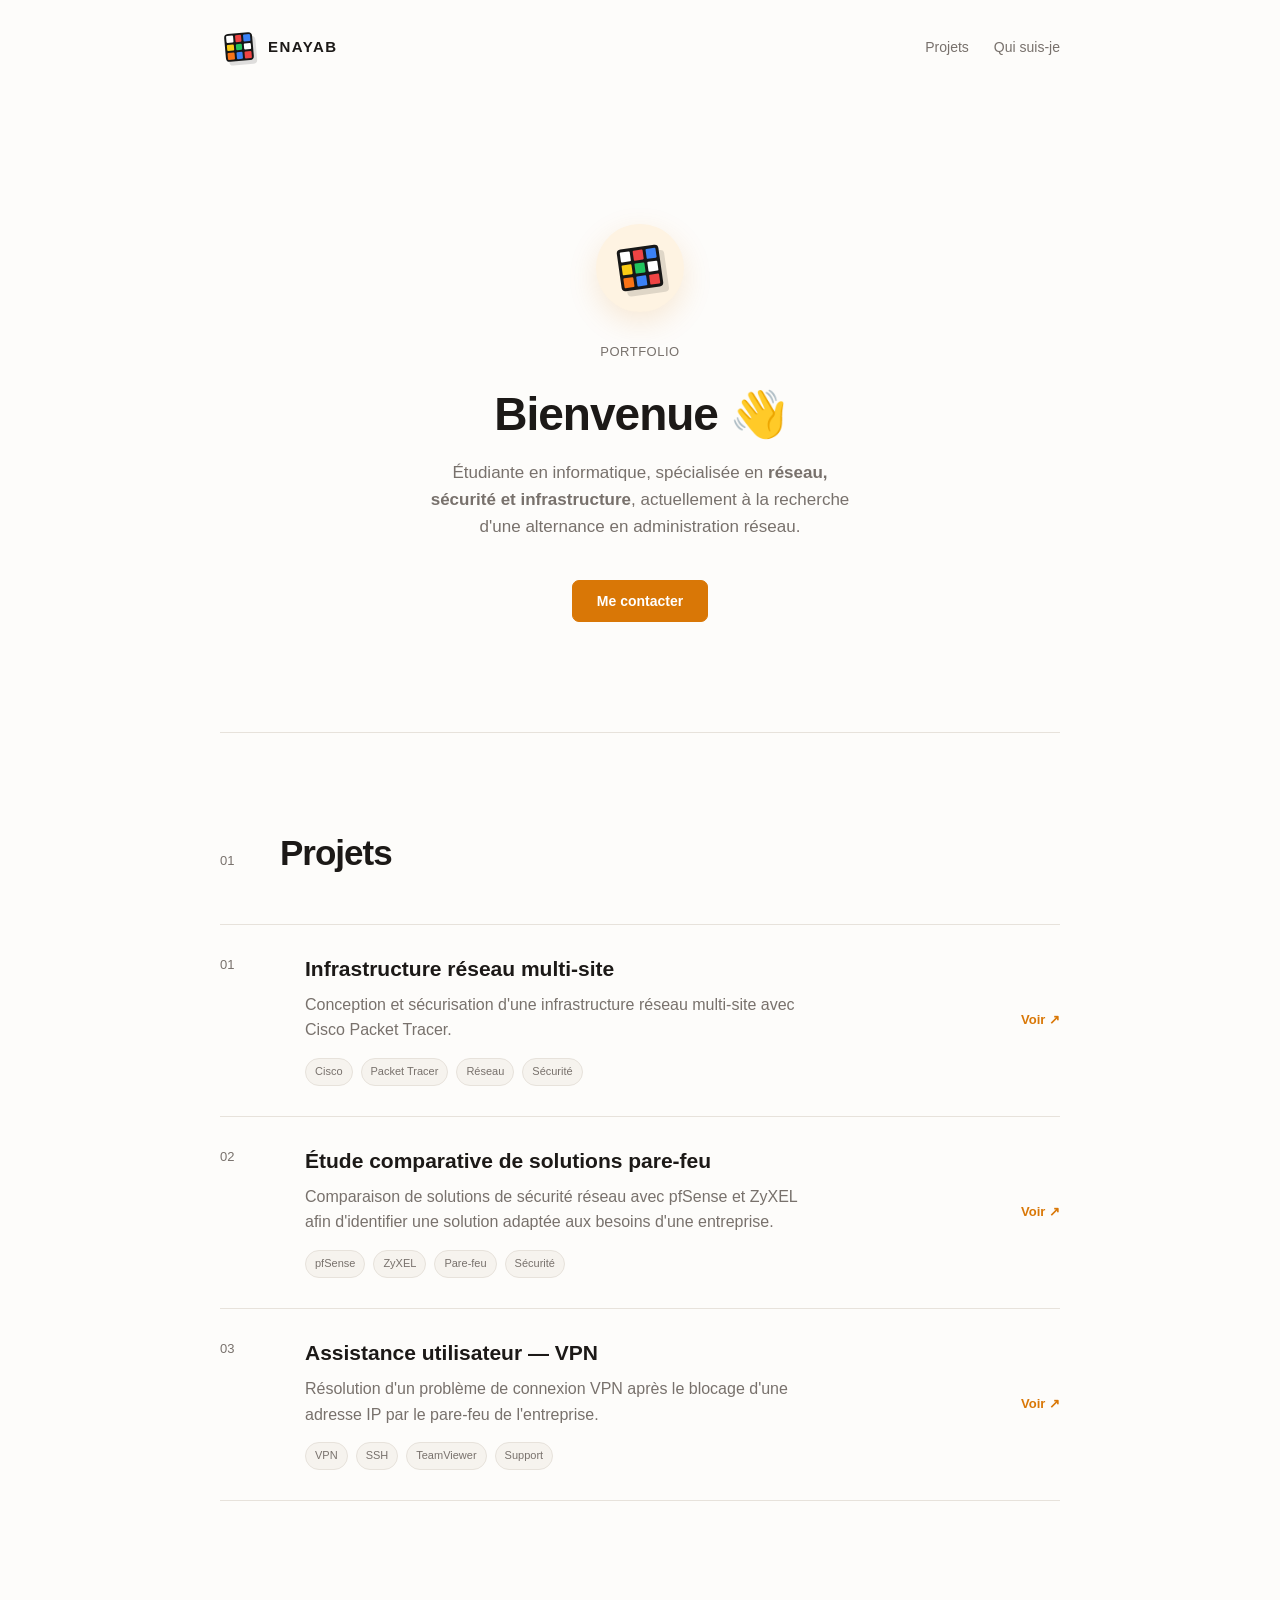
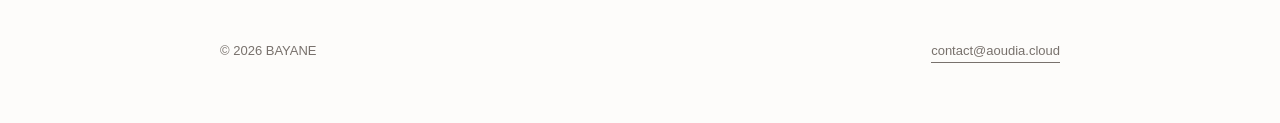
==== commit f16a76de: "version finale v2" ====
--- a/index.html
+++ b/index.html
@@ -156,7 +156,7 @@
                     <div class="contact-card-body">
 
                         <span id="contactEmail">
-                            bay@site.com
+                            bayane_ao@proton.me
                         </span>
 
 
@@ -355,8 +355,8 @@
         </p>
 
 
-        <a href="mailto:bay@site.com">
-            bay@site.com
+        <a href="mailto:contact@aoudia.cloud">
+            contact@aoudia.cloud
         </a>
 
     </footer>
--- a/style.css
+++ b/style.css
@@ -57,6 +57,10 @@
     --terminal: #171717;
     --terminal-light: #242424;
     --terminal-border: #333333;
+
+    --success: #16a34a;
+    --danger: #dc2626;
+    --info: #2563eb;
 }
 
 
@@ -161,9 +165,6 @@
 
     border-radius: 1px;
 }
-
-
-/* Couleurs */
 
 .rubiks-cube span:nth-child(1) {
     background: #ffffff;
@@ -541,7 +542,7 @@
 
 
 /* =========================================================
-   PROJECTS
+   PROJECTS INDEX
 ========================================================= */
 
 .project-list {
@@ -699,7 +700,7 @@
 
 
 /* =========================================================
-   ABOUT — OBJECTIF INTÉGRÉ
+   ABOUT — OBJECTIF
 ========================================================= */
 
 .about-goal {
@@ -1425,7 +1426,7 @@
 
 
 /* =========================================================
-   PROJECT PAGE
+   PROJECT PAGE — BASE
 ========================================================= */
 
 .project-hero {
@@ -1458,98 +1459,22 @@
 
 
 /* =========================================================
-   PROJECT IMAGE
-========================================================= */
-
-.project-image {
-    padding: 70px 0;
-}
-
-.project-image img {
-    display: block;
-
-    width: 100%;
-    height: auto;
-
-    background: var(--surface);
-
-    border: 1px solid var(--border);
-
-    border-radius: 8px;
-}
-
-
-/* =========================================================
-   PROJECT SECTION
-========================================================= */
-
-.project-section {
-    display: grid;
-
-    grid-template-columns: 80px 250px minmax(0, 1fr);
-
-    gap: 30px;
-
-    padding: 90px 0;
-
-    border-top: 1px solid var(--border);
-}
-
-.project-section h2 {
-    font-size: 32px;
-
-    letter-spacing: -1px;
-}
-
-.project-text {
-    max-width: 550px;
-}
-
-.project-text p {
-    color: var(--muted);
-
-    font-size: 17px;
-
-    margin-bottom: 25px;
-}
-
-.project-text ul {
-    padding-left: 20px;
-
-    color: var(--muted);
-}
-
-.project-text li {
-    margin-bottom: 12px;
-}
-
-.project-text h3 {
-    font-size: 16px;
-
-    margin: 30px 0 5px;
-}
-
-.project-text h3:first-child {
-    margin-top: 0;
-}
-
-
-/* =========================================================
-   CODE
-========================================================= */
-
-.code-block {
-    margin: 20px 0;
-
-    padding: 20px 24px;
-
-    overflow-x: auto;
-
-    background: var(--surface);
-
-    border: 1px solid var(--border);
-
-    border-radius: 8px;
+   PROJECT NETWORK — HERO
+========================================================= */
+
+.network-hero {
+    position: relative;
+}
+
+.network-project-label {
+    display: inline-flex;
+    align-items: center;
+
+    gap: 8px;
+
+    margin-bottom: 22px;
+
+    color: var(--accent);
 
     font-family:
         "SFMono-Regular",
@@ -1557,70 +1482,927 @@
         Consolas,
         monospace;
 
+    font-size: 11px;
+    font-weight: 700;
+
+    text-transform: uppercase;
+
+    letter-spacing: 1px;
+}
+
+.network-project-label::before {
+    content: "";
+
+    width: 7px;
+    height: 7px;
+
+    border-radius: 50%;
+
+    background: var(--success);
+
+    box-shadow:
+        0 0 0 4px rgba(22, 163, 74, 0.08);
+}
+
+.network-hero-meta {
+    display: flex;
+    flex-wrap: wrap;
+
+    gap: 25px;
+
+    margin-top: 35px;
+
+    padding-top: 25px;
+
+    border-top: 1px solid var(--border);
+
+    color: var(--muted);
+
+    font-size: 12px;
+}
+
+.network-hero-meta strong {
+    color: var(--text);
+}
+
+
+/* =========================================================
+   PROJECT IMAGE
+========================================================= */
+
+.project-image-section {
+    padding: 80px 0;
+
+    border-bottom: 1px solid var(--border);
+}
+
+.project-image-section .section-header {
+    margin-bottom: 30px;
+}
+
+.project-image {
+    padding: 20px 0 0;
+}
+
+.project-image img {
+    display: block;
+
+    width: 100%;
+    height: auto;
+
+    background: var(--surface);
+
+    border: 1px solid var(--border);
+
+    border-radius: 8px;
+}
+
+.image-caption {
+    margin-top: 12px;
+
+    color: var(--muted);
+
+    font-size: 11px;
+}
+
+
+/* =========================================================
+   PROJECT SECTION
+========================================================= */
+
+.project-section {
+    display: grid;
+
+    grid-template-columns: 80px 250px minmax(0, 1fr);
+
+    gap: 30px;
+
+    padding: 90px 0;
+
+    border-top: 1px solid var(--border);
+}
+
+.project-section h2 {
+    font-size: 32px;
+
+    letter-spacing: -1px;
+}
+
+.project-text {
+    max-width: 550px;
+}
+
+.project-text p {
+    color: var(--muted);
+
+    font-size: 17px;
+
+    margin-bottom: 25px;
+}
+
+.project-text ul {
+    padding-left: 20px;
+
+    color: var(--muted);
+}
+
+.project-text li {
+    margin-bottom: 12px;
+}
+
+.project-text h3 {
+    font-size: 16px;
+
+    margin: 30px 0 5px;
+}
+
+.project-text h3:first-child {
+    margin-top: 0;
+}
+
+
+/* =========================================================
+   NETWORK — INTRO / CHIFFRES
+========================================================= */
+
+.network-overview {
+    display: grid;
+
+    grid-template-columns: repeat(3, 1fr);
+
+    gap: 1px;
+
+    margin: 30px 0;
+
+    background: var(--border);
+
+    border: 1px solid var(--border);
+}
+
+.network-stat {
+    padding: 24px;
+
+    background: var(--background);
+}
+
+.network-stat strong {
+    display: block;
+
+    color: var(--text);
+
+    font-size: 24px;
+
+    line-height: 1;
+}
+
+.network-stat span {
+    display: block;
+
+    margin-top: 8px;
+
+    color: var(--muted);
+
+    font-size: 11px;
+}
+
+
+/* =========================================================
+   NETWORK — ARCHITECTURE
+========================================================= */
+
+.network-architecture {
+    margin-top: 30px;
+
+    padding: 25px;
+
+    overflow-x: auto;
+
+    background: var(--terminal);
+
+    border: 1px solid var(--terminal-border);
+
+    border-radius: 10px;
+
+    box-shadow:
+        0 15px 35px rgba(0, 0, 0, 0.08);
+}
+
+.network-architecture pre {
+    margin: 0;
+
+    color: #d4d4d4;
+
+    font-family:
+        "SFMono-Regular",
+        "Roboto Mono",
+        Consolas,
+        monospace;
+
+    font-size: 12px;
+
+    line-height: 1.65;
+}
+
+.network-architecture .highlight {
+    color: var(--accent);
+}
+
+
+/* =========================================================
+   NETWORK — LAYERS
+========================================================= */
+
+.network-layers {
+    display: grid;
+
+    grid-template-columns: repeat(2, 1fr);
+
+    gap: 12px;
+
+    margin-top: 30px;
+}
+
+.network-layer {
+    padding: 20px;
+
+    background: var(--surface);
+
+    border: 1px solid var(--border);
+
+    border-radius: 8px;
+}
+
+.network-layer-label {
+    display: block;
+
+    margin-bottom: 8px;
+
+    color: var(--accent);
+
+    font-family:
+        "SFMono-Regular",
+        "Roboto Mono",
+        Consolas,
+        monospace;
+
+    font-size: 10px;
+
+    font-weight: 700;
+
+    text-transform: uppercase;
+
+    letter-spacing: 0.7px;
+}
+
+.network-layer strong {
+    display: block;
+
+    margin-bottom: 5px;
+
+    font-size: 15px;
+}
+
+.network-layer p {
+    margin: 0;
+
+    color: var(--muted);
+
     font-size: 13px;
+}
+
+
+/* =========================================================
+   NETWORK — FEATURE GRID
+========================================================= */
+
+.network-feature-grid {
+    display: grid;
+
+    grid-template-columns: 1fr 1fr;
+
+    gap: 1px;
+
+    margin-top: 30px;
+
+    background: var(--border);
+
+    border: 1px solid var(--border);
+}
+
+.network-feature {
+    padding: 24px;
+
+    background: var(--background);
+}
+
+.network-feature-number {
+    display: block;
+
+    margin-bottom: 15px;
+
+    color: var(--muted);
+
+    font-family:
+        "SFMono-Regular",
+        "Roboto Mono",
+        Consolas,
+        monospace;
+
+    font-size: 10px;
+}
+
+.network-feature h3 {
+    margin: 0 0 8px;
+
+    font-size: 17px;
+}
+
+.network-feature p {
+    margin: 0;
+
+    color: var(--muted);
+
+    font-size: 13px;
+}
+
+
+/* =========================================================
+   NETWORK — VLAN CARDS
+========================================================= */
+
+.vlan-grid {
+    display: grid;
+
+    grid-template-columns: repeat(3, 1fr);
+
+    gap: 10px;
+
+    margin-top: 30px;
+}
+
+.vlan-card {
+    position: relative;
+
+    padding: 20px;
+
+    background: var(--surface);
+
+    border: 1px solid var(--border);
+
+    border-radius: 8px;
+
+    overflow: hidden;
+}
+
+.vlan-card::before {
+    content: "";
+
+    position: absolute;
+
+    top: 0;
+    left: 0;
+
+    width: 100%;
+    height: 3px;
+
+    background: var(--accent);
+}
+
+.vlan-number {
+    color: var(--accent);
+
+    font-family:
+        "SFMono-Regular",
+        "Roboto Mono",
+        Consolas,
+        monospace;
+
+    font-size: 22px;
+    font-weight: 700;
+}
+
+.vlan-card h3 {
+    margin-top: 5px;
+
+    font-size: 16px;
+}
+
+.vlan-card p {
+    margin-top: 8px;
+
+    color: var(--muted);
+
+    font-size: 12px;
+}
+
+
+/* =========================================================
+   NETWORK — ADDRESSING TABLE
+========================================================= */
+
+.address-table {
+    margin-top: 30px;
+}
+
+.address-table td:first-child {
+    color: var(--accent);
+
+    font-family:
+        "SFMono-Regular",
+        "Roboto Mono",
+        Consolas,
+        monospace;
+
+    font-weight: 600;
+}
+
+
+/* =========================================================
+   NETWORK — SECURITY
+========================================================= */
+
+.security-grid {
+    display: grid;
+
+    grid-template-columns: repeat(2, 1fr);
+
+    gap: 10px;
+
+    margin-top: 30px;
+}
+
+.security-item {
+    display: flex;
+
+    align-items: flex-start;
+
+    gap: 15px;
+
+    padding: 20px;
+
+    background: var(--surface);
+
+    border: 1px solid var(--border);
+
+    border-radius: 8px;
+}
+
+.security-icon {
+    width: 28px;
+    height: 28px;
+
+    flex-shrink: 0;
+
+    display: flex;
+    align-items: center;
+    justify-content: center;
+
+    border-radius: 50%;
+
+    background: var(--accent-soft);
+
+    color: var(--accent);
+
+    font-family:
+        "SFMono-Regular",
+        "Roboto Mono",
+        Consolas,
+        monospace;
+
+    font-size: 11px;
+    font-weight: 700;
+}
+
+.security-item h3 {
+    margin-bottom: 5px;
+
+    font-size: 15px;
+}
+
+.security-item p {
+    margin: 0;
+
+    color: var(--muted);
+
+    font-size: 12px;
+}
+
+
+/* =========================================================
+   NETWORK — ACL / POLICY
+========================================================= */
+
+.policy-box {
+    margin-top: 30px;
+
+    border: 1px solid var(--border);
+
+    border-radius: 8px;
+
+    overflow: hidden;
+}
+
+.policy-row {
+    display: grid;
+
+    grid-template-columns: 130px 1fr 90px;
+
+    align-items: center;
+
+    gap: 20px;
+
+    padding: 15px 18px;
+
+    border-bottom: 1px solid var(--border);
+}
+
+.policy-row:last-child {
+    border-bottom: none;
+}
+
+.policy-source,
+.policy-destination {
+    font-family:
+        "SFMono-Regular",
+        "Roboto Mono",
+        Consolas,
+        monospace;
+
+    font-size: 11px;
+}
+
+.policy-source {
+    color: var(--text);
+}
+
+.policy-destination {
+    color: var(--muted);
+}
+
+.policy-result {
+    text-align: right;
+
+    font-family:
+        "SFMono-Regular",
+        "Roboto Mono",
+        Consolas,
+        monospace;
+
+    font-size: 10px;
+    font-weight: 700;
+
+    text-transform: uppercase;
+}
+
+.policy-result.allow {
+    color: var(--success);
+}
+
+.policy-result.deny {
+    color: var(--danger);
+}
+
+
+/* =========================================================
+   NETWORK — CODE
+========================================================= */
+
+.code-block {
+    margin: 20px 0;
+
+    padding: 20px 24px;
+
+    overflow-x: auto;
+
+    background: var(--surface);
+
+    border: 1px solid var(--border);
+
+    border-radius: 8px;
+
+    font-family:
+        "SFMono-Regular",
+        "Roboto Mono",
+        Consolas,
+        monospace;
+
+    font-size: 13px;
 
     line-height: 1.7;
 
     color: var(--text);
 }
 
-
-/* =========================================================
-   TABLEAUX
-========================================================= */
-
-.table-wrap {
+.code-block.dark {
+    background: var(--terminal);
+
+    border-color: var(--terminal-border);
+
+    color: #d4d4d4;
+}
+
+.code-block .command {
+    color: var(--accent);
+}
+
+.code-block .comment {
+    color: #737373;
+}
+
+.code-block .success {
+    color: #4ade80;
+}
+
+.code-block .danger {
+    color: #f87171;
+}
+
+
+/* =========================================================
+   NETWORK — DIAGNOSTIC COMMANDS
+========================================================= */
+
+.command-grid {
+    display: grid;
+
+    grid-template-columns: 1fr 1fr;
+
+    gap: 1px;
+
+    margin-top: 30px;
+
+    background: var(--border);
+
+    border: 1px solid var(--border);
+}
+
+.command-item {
+    padding: 18px;
+
+    background: var(--background);
+}
+
+.command-item code {
+    display: block;
+
+    margin-bottom: 5px;
+
+    color: var(--accent);
+
+    font-family:
+        "SFMono-Regular",
+        "Roboto Mono",
+        Consolas,
+        monospace;
+
+    font-size: 12px;
+}
+
+.command-item span {
+    color: var(--muted);
+
+    font-size: 12px;
+}
+
+
+/* =========================================================
+   NETWORK — TESTS
+========================================================= */
+
+.test-table {
+    margin-top: 30px;
+}
+
+.test-status {
+    display: inline-flex;
+    align-items: center;
+
+    gap: 6px;
+
+    font-size: 11px;
+    font-weight: 700;
+}
+
+.test-status::before {
+    content: "";
+
+    width: 7px;
+    height: 7px;
+
+    border-radius: 50%;
+}
+
+.test-status.ok {
+    color: var(--success);
+}
+
+.test-status.ok::before {
+    background: var(--success);
+}
+
+.test-status.no {
+    color: var(--danger);
+}
+
+.test-status.no::before {
+    background: var(--danger);
+}
+
+.test-status.partial {
+    color: var(--accent);
+}
+
+.test-status.partial::before {
+    background: var(--accent);
+}
+
+
+/* =========================================================
+   NETWORK — RESULT / SUCCESS BOX
+========================================================= */
+
+.result-box {
+    margin-top: 30px;
+
+    padding: 25px 28px;
+
+    background: #f0fdf4;
+
+    border: 1px solid #bbf7d0;
+
+    border-left: 3px solid var(--success);
+
+    border-radius: 0 8px 8px 0;
+}
+
+.result-box-label {
+    display: block;
+
+    margin-bottom: 8px;
+
+    color: var(--success);
+
+    font-family:
+        "SFMono-Regular",
+        "Roboto Mono",
+        Consolas,
+        monospace;
+
+    font-size: 10px;
+
+    font-weight: 700;
+
+    text-transform: uppercase;
+
+    letter-spacing: 0.8px;
+}
+
+.result-box p {
+    margin: 0;
+
+    color: #166534;
+
+    font-size: 14px;
+}
+
+
+/* =========================================================
+   NETWORK — LIMITATION
+========================================================= */
+
+.limitation-box {
+    margin-top: 30px;
+
+    padding: 25px 28px;
+
+    background: #fff7ed;
+
+    border: 1px solid #fed7aa;
+
+    border-left: 3px solid var(--accent);
+
+    border-radius: 0 8px 8px 0;
+}
+
+.limitation-label {
+    display: block;
+
+    margin-bottom: 10px;
+
+    color: var(--accent);
+
+    font-family:
+        "SFMono-Regular",
+        "Roboto Mono",
+        Consolas,
+        monospace;
+
+    font-size: 10px;
+
+    font-weight: 700;
+
+    text-transform: uppercase;
+
+    letter-spacing: 0.8px;
+}
+
+.limitation-box p {
+    color: #7c2d12;
+
+    font-size: 14px;
+
+    margin-bottom: 12px;
+}
+
+.limitation-box p:last-child {
+    margin-bottom: 0;
+}
+
+
+/* =========================================================
+   NETWORK — SKILLS
+========================================================= */
+
+.network-skills {
+    display: flex;
+
+    flex-wrap: wrap;
+
+    gap: 8px;
+
+    margin-top: 30px;
+}
+
+.network-skill {
+    padding: 8px 12px;
+
+    background: var(--surface);
+
+    border: 1px solid var(--border);
+
+    border-radius: 20px;
+
+    color: var(--text);
+
+    font-size: 12px;
+
+    transition:
+        border-color 0.2s ease,
+        background 0.2s ease;
+}
+
+.network-skill:hover {
+    border-color: var(--accent);
+
+    background: var(--accent-soft);
+}
+
+
+/* =========================================================
+   NETWORK — GITHUB STRUCTURE
+========================================================= */
+
+.repo-tree {
+    margin-top: 30px;
+
+    padding: 25px;
+
+    background: var(--terminal);
+
+    border: 1px solid var(--terminal-border);
+
+    border-radius: 8px;
+
+    color: #d4d4d4;
+
+    font-family:
+        "SFMono-Regular",
+        "Roboto Mono",
+        Consolas,
+        monospace;
+
+    font-size: 12px;
+
+    line-height: 1.8;
+
     overflow-x: auto;
 }
 
-.data-table {
-    width: 100%;
-
-    margin: 20px 0;
-
-    border-collapse: collapse;
-
-    font-size: 14px;
-}
-
-.data-table th,
-.data-table td {
-    padding: 10px 14px;
-
-    text-align: left;
-
-    border-bottom: 1px solid var(--border);
-
-    white-space: nowrap;
-}
-
-.data-table th {
-    color: var(--muted);
-
-    font-size: 11px;
-
-    font-weight: 600;
-
-    text-transform: uppercase;
-
-    letter-spacing: 0.4px;
-}
-
-.data-table td.ok {
-    color: #16a34a;
-
-    font-weight: 600;
-}
-
-.data-table td.no {
-    color: #dc2626;
-
-    font-weight: 600;
-}
-
-
-/* =========================================================
-   PITCH
+.repo-tree .folder {
+    color: #60a5fa;
+}
+
+.repo-tree .file {
+    color: #d4d4d4;
+}
+
+.repo-tree .comment {
+    color: #737373;
+}
+
+
+/* =========================================================
+   NETWORK — PITCH ENTRETIEN
 ========================================================= */
 
 .pitch {
@@ -1635,6 +2417,108 @@
     color: var(--text);
 
     font-size: 16px;
+}
+
+.network-pitch {
+    position: relative;
+
+    margin-top: 30px;
+
+    padding: 30px;
+
+    background: var(--terminal);
+
+    border: 1px solid var(--terminal-border);
+
+    border-radius: 10px;
+
+    color: #d4d4d4;
+
+    box-shadow:
+        0 20px 40px rgba(0, 0, 0, 0.12);
+}
+
+.network-pitch-label {
+    display: block;
+
+    margin-bottom: 15px;
+
+    color: var(--accent);
+
+    font-family:
+        "SFMono-Regular",
+        "Roboto Mono",
+        Consolas,
+        monospace;
+
+    font-size: 10px;
+
+    font-weight: 700;
+
+    text-transform: uppercase;
+
+    letter-spacing: 1px;
+}
+
+.network-pitch p {
+    margin: 0;
+
+    color: #d4d4d4;
+
+    font-family:
+        "SFMono-Regular",
+        "Roboto Mono",
+        Consolas,
+        monospace;
+
+    font-size: 13px;
+
+    line-height: 1.8;
+}
+
+
+/* =========================================================
+   NETWORK — SCREENSHOTS
+========================================================= */
+
+.screenshot-grid {
+    display: grid;
+
+    grid-template-columns: 1fr 1fr;
+
+    gap: 15px;
+
+    margin-top: 30px;
+}
+
+.screenshot-card {
+    overflow: hidden;
+
+    background: var(--surface);
+
+    border: 1px solid var(--border);
+
+    border-radius: 8px;
+}
+
+.screenshot-card img {
+    display: block;
+
+    width: 100%;
+
+    aspect-ratio: 16 / 10;
+
+    object-fit: cover;
+
+    background: #ebe7e0;
+}
+
+.screenshot-card figcaption {
+    padding: 12px 15px;
+
+    color: var(--muted);
+
+    font-size: 11px;
 }
 
 
@@ -1691,26 +2575,56 @@
 
 
 /* =========================================================
-   MOBILE
+   MOBILE — 750px
 ========================================================= */
 
 @media (max-width: 750px) {
 
     .experience-grid {
         grid-template-columns: 1fr;
+
         gap: 25px;
     }
 
     .certification-layout {
         grid-template-columns: 1fr;
+
         gap: 45px;
     }
 
     .experience-domain {
         white-space: normal;
     }
-}
-
+
+    .network-overview {
+        grid-template-columns: 1fr;
+    }
+
+    .network-layers {
+        grid-template-columns: 1fr;
+    }
+
+    .vlan-grid {
+        grid-template-columns: 1fr 1fr;
+    }
+
+    .security-grid {
+        grid-template-columns: 1fr;
+    }
+
+    .network-feature-grid {
+        grid-template-columns: 1fr;
+    }
+
+    .command-grid {
+        grid-template-columns: 1fr;
+    }
+}
+
+
+/* =========================================================
+   MOBILE — 650px
+========================================================= */
 
 @media (max-width: 650px) {
 
@@ -1745,6 +2659,7 @@
 
     .logo-name {
         font-size: 13px;
+
         letter-spacing: 1px;
     }
 
@@ -2048,10 +2963,93 @@
 
 
     /* =====================================================
+       NETWORK PROJECT
+    ===================================================== */
+
+    .network-hero-meta {
+        flex-direction: column;
+
+        gap: 12px;
+    }
+
+    .network-overview {
+        grid-template-columns: 1fr;
+    }
+
+    .network-stat {
+        padding: 20px;
+    }
+
+    .network-layers {
+        grid-template-columns: 1fr;
+    }
+
+    .network-feature-grid {
+        grid-template-columns: 1fr;
+    }
+
+    .vlan-grid {
+        grid-template-columns: 1fr;
+    }
+
+    .security-grid {
+        grid-template-columns: 1fr;
+    }
+
+    .policy-row {
+        grid-template-columns: 1fr;
+
+        gap: 5px;
+    }
+
+    .policy-result {
+        text-align: left;
+    }
+
+    .command-grid {
+        grid-template-columns: 1fr;
+    }
+
+    .screenshot-grid {
+        grid-template-columns: 1fr;
+    }
+
+    .network-architecture {
+        padding: 18px;
+    }
+
+    .network-architecture pre {
+        font-size: 10px;
+    }
+
+    .repo-tree {
+        padding: 18px;
+
+        font-size: 10px;
+    }
+
+    .network-pitch {
+        padding: 22px;
+    }
+
+    .network-pitch p {
+        font-size: 11px;
+    }
+
+
+    /* =====================================================
        TABLES
     ===================================================== */
 
+    .table-wrap {
+        width: 100%;
+
+        overflow-x: auto;
+    }
+
     .data-table {
+        min-width: 560px;
+
         font-size: 13px;
     }
 
@@ -2076,7 +3074,7 @@
 
 
 /* =========================================================
-   VERY SMALL PHONES
+   VERY SMALL PHONES — 400px
 ========================================================= */
 
 @media (max-width: 400px) {
@@ -2108,4 +3106,26 @@
     .profile-terminal-online {
         display: none;
     }
+
+    .project-hero h1 {
+        font-size: 36px;
+    }
+
+    .network-stat strong {
+        font-size: 21px;
+    }
+
+    .network-feature {
+        padding: 20px;
+    }
+
+    .security-item {
+        padding: 16px;
+    }
+
+    .code-block {
+        padding: 16px;
+
+        font-size: 11px;
+    }
 }
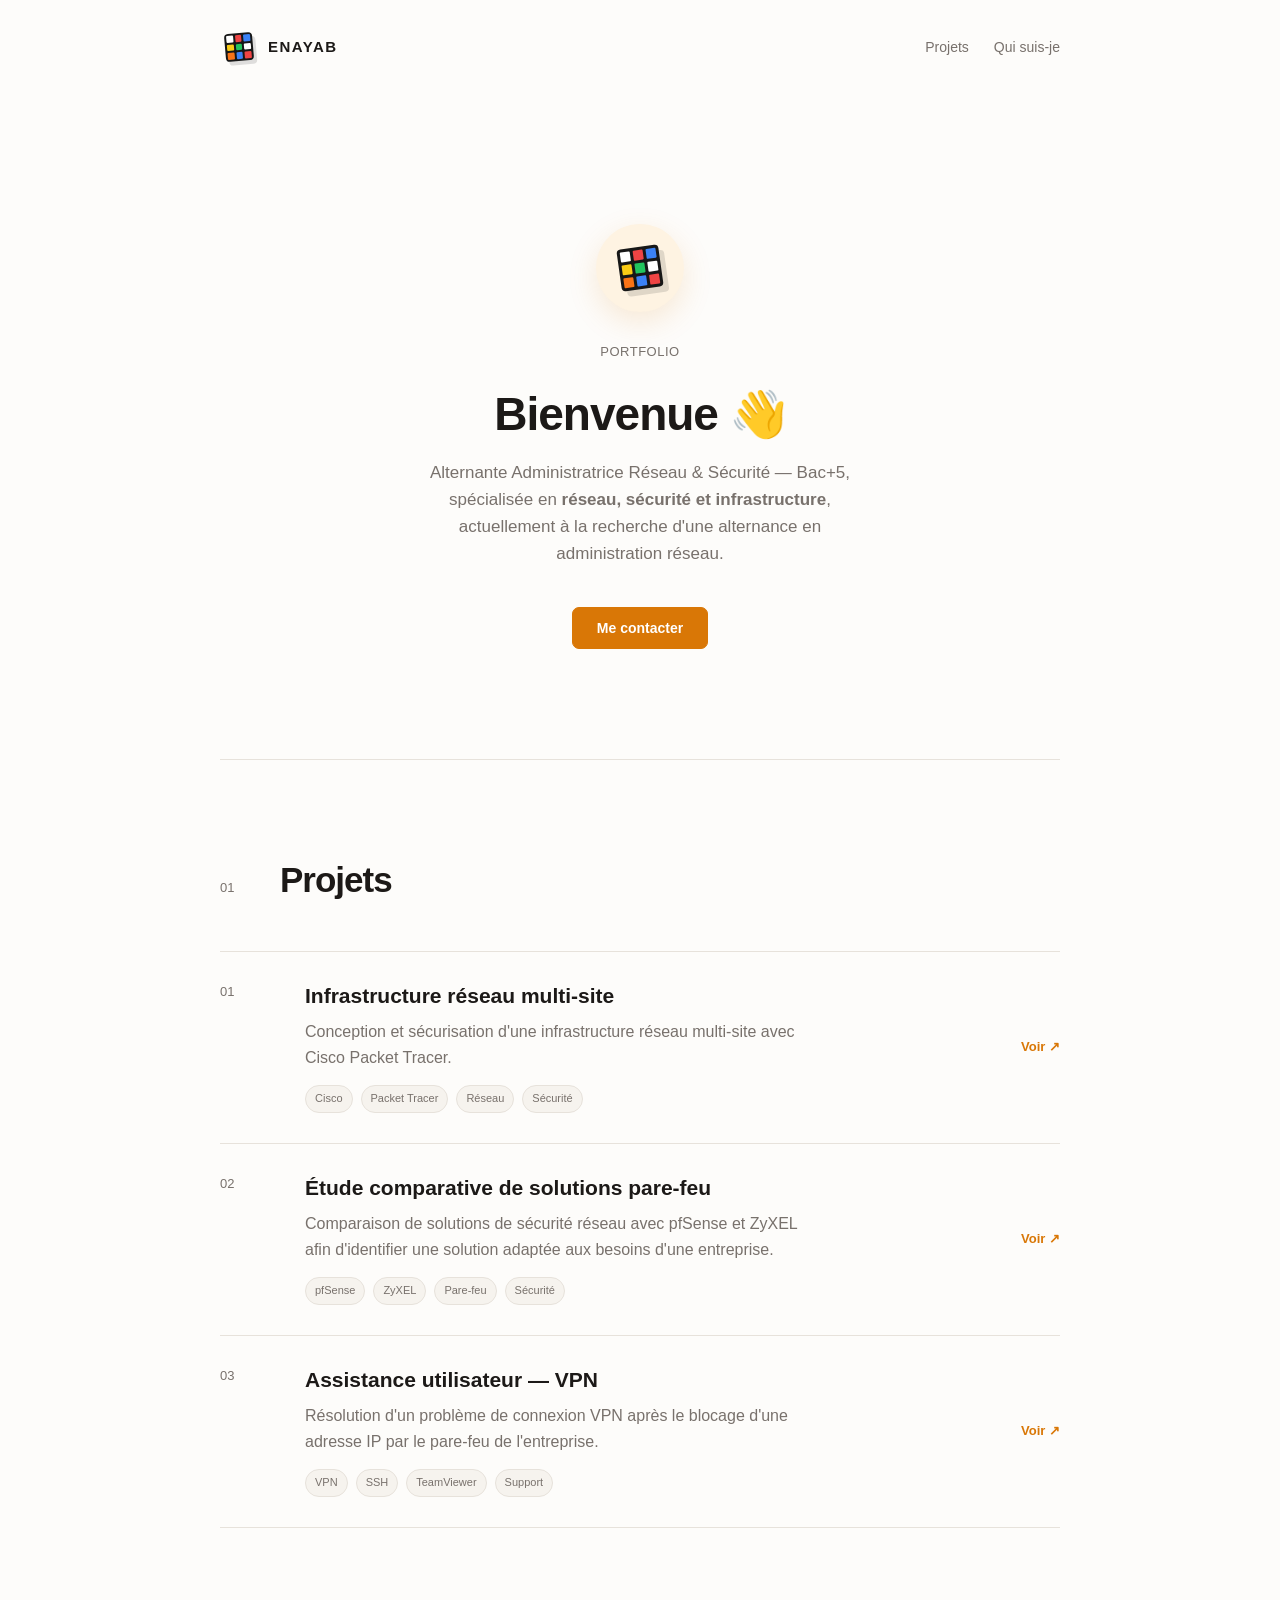
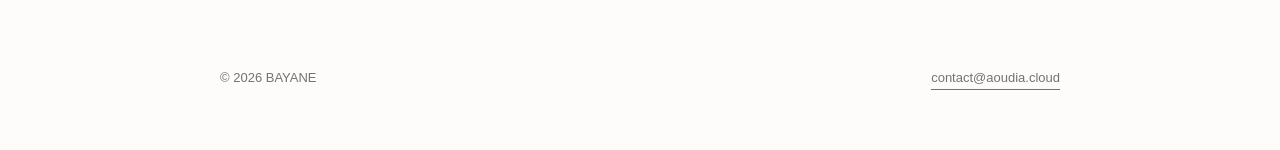
==== commit da5e0de0: "change about et index alternante" ====
--- a/index.html
+++ b/index.html
@@ -115,7 +115,7 @@
 
 
             <p class="intro">
-                Étudiante en informatique, spécialisée en
+                Alternante Administratrice Réseau & Sécurité — Bac+5, spécialisée en
                 <strong>réseau, sécurité et infrastructure</strong>,
                 actuellement à la recherche d'une alternance
                 en administration réseau.
--- a/style.css
+++ b/style.css
@@ -3128,4 +3128,265 @@
 
         font-size: 11px;
     }
-}+}
+
+/* =========================================================
+   PROJECT — PDF REPORT
+========================================================= */
+
+.project-report {
+    padding: 80px 0;
+
+    border-bottom: 1px solid var(--border);
+}
+
+.report-header {
+    display: flex;
+
+    align-items: flex-end;
+    justify-content: space-between;
+
+    gap: 30px;
+
+    margin-bottom: 35px;
+}
+
+.report-header h2 {
+    margin-top: 8px;
+
+    font-size: 32px;
+
+    line-height: 1.15;
+
+    letter-spacing: -1px;
+}
+
+.report-download {
+    display: inline-flex;
+
+    align-items: center;
+    justify-content: center;
+
+    flex-shrink: 0;
+
+    padding: 11px 16px;
+
+    border: 1px solid var(--accent);
+
+    border-radius: 7px;
+
+    background: var(--accent);
+
+    color: white;
+
+    font-size: 12px;
+    font-weight: 600;
+
+    transition:
+        background 0.2s ease,
+        transform 0.2s ease,
+        opacity 0.2s ease;
+}
+
+.report-download:hover {
+    opacity: 0.9;
+
+    transform: translateY(-1px);
+}
+
+.report-description {
+    max-width: 700px;
+
+    margin-bottom: 35px;
+}
+
+.report-description p {
+    margin-bottom: 18px;
+
+    color: var(--muted);
+
+    font-size: 16px;
+
+    line-height: 1.7;
+}
+
+.report-description p:last-of-type {
+    margin-bottom: 25px;
+}
+
+.report-description strong {
+    color: var(--text);
+}
+
+.report-info {
+    display: flex;
+
+    align-items: center;
+
+    gap: 12px;
+
+    padding: 14px 16px;
+
+    background: var(--surface);
+
+    border: 1px solid var(--border);
+
+    border-left: 3px solid var(--accent);
+
+    border-radius: 0 7px 7px 0;
+}
+
+.report-info span {
+    color: var(--accent);
+
+    font-family:
+        "SFMono-Regular",
+        "Roboto Mono",
+        Consolas,
+        monospace;
+
+    font-size: 9px;
+
+    font-weight: 700;
+
+    letter-spacing: 0.8px;
+}
+
+.report-info strong {
+    overflow: hidden;
+
+    color: var(--text);
+
+    font-family:
+        "SFMono-Regular",
+        "Roboto Mono",
+        Consolas,
+        monospace;
+
+    font-size: 11px;
+
+    font-weight: 500;
+
+    text-overflow: ellipsis;
+
+    white-space: nowrap;
+}
+
+
+/* =========================================================
+   PDF VIEWER
+========================================================= */
+
+.report-viewer {
+    width: 100%;
+
+    overflow: hidden;
+
+    background: #e8e5df;
+
+    border: 1px solid var(--border);
+
+    border-radius: 10px;
+
+    box-shadow:
+        0 15px 40px rgba(28, 25, 23, 0.08);
+}
+
+.report-viewer iframe {
+    display: block;
+
+    width: 100%;
+
+    height: 850px;
+
+    border: 0;
+
+    background: white;
+}
+
+
+/* =========================================================
+   PDF REPORT — MOBILE
+========================================================= */
+
+@media (max-width: 650px) {
+
+    .project-report {
+        padding: 65px 0;
+    }
+
+    .report-header {
+        flex-direction: column;
+
+        align-items: flex-start;
+
+        gap: 20px;
+    }
+
+    .report-header h2 {
+        font-size: 28px;
+    }
+
+    .report-download {
+        width: 100%;
+    }
+
+    .report-description p {
+        font-size: 15px;
+    }
+
+    .report-info {
+        align-items: flex-start;
+
+        flex-direction: column;
+
+        gap: 5px;
+    }
+
+    .report-info strong {
+        max-width: 100%;
+    }
+
+    .report-viewer {
+        border-radius: 7px;
+    }
+
+    .report-viewer iframe {
+        height: 650px;
+    }
+}
+
+/* Captures d'écran du projet */
+
+.screenshot-container {
+    margin: 50px 0;
+}
+
+.project-screenshot {
+    display: block;
+    width: 100%;
+    max-width: 1000px;
+    height: auto;
+    margin: 0 auto;
+    border: 1px solid #222;
+    border-radius: 4px;
+}
+
+.screenshot-caption {
+    max-width: 1000px;
+    margin: 15px auto 0;
+    color: #666;
+    font-size: 0.9rem;
+    line-height: 1.6;
+}
+
+.screenshot-caption strong {
+    color: #111;
+}
+
+.screenshot-caption code {
+    padding: 2px 6px;
+    background: #f2f2f2;
+    border-radius: 3px;
+    font-family: monospace;
+}
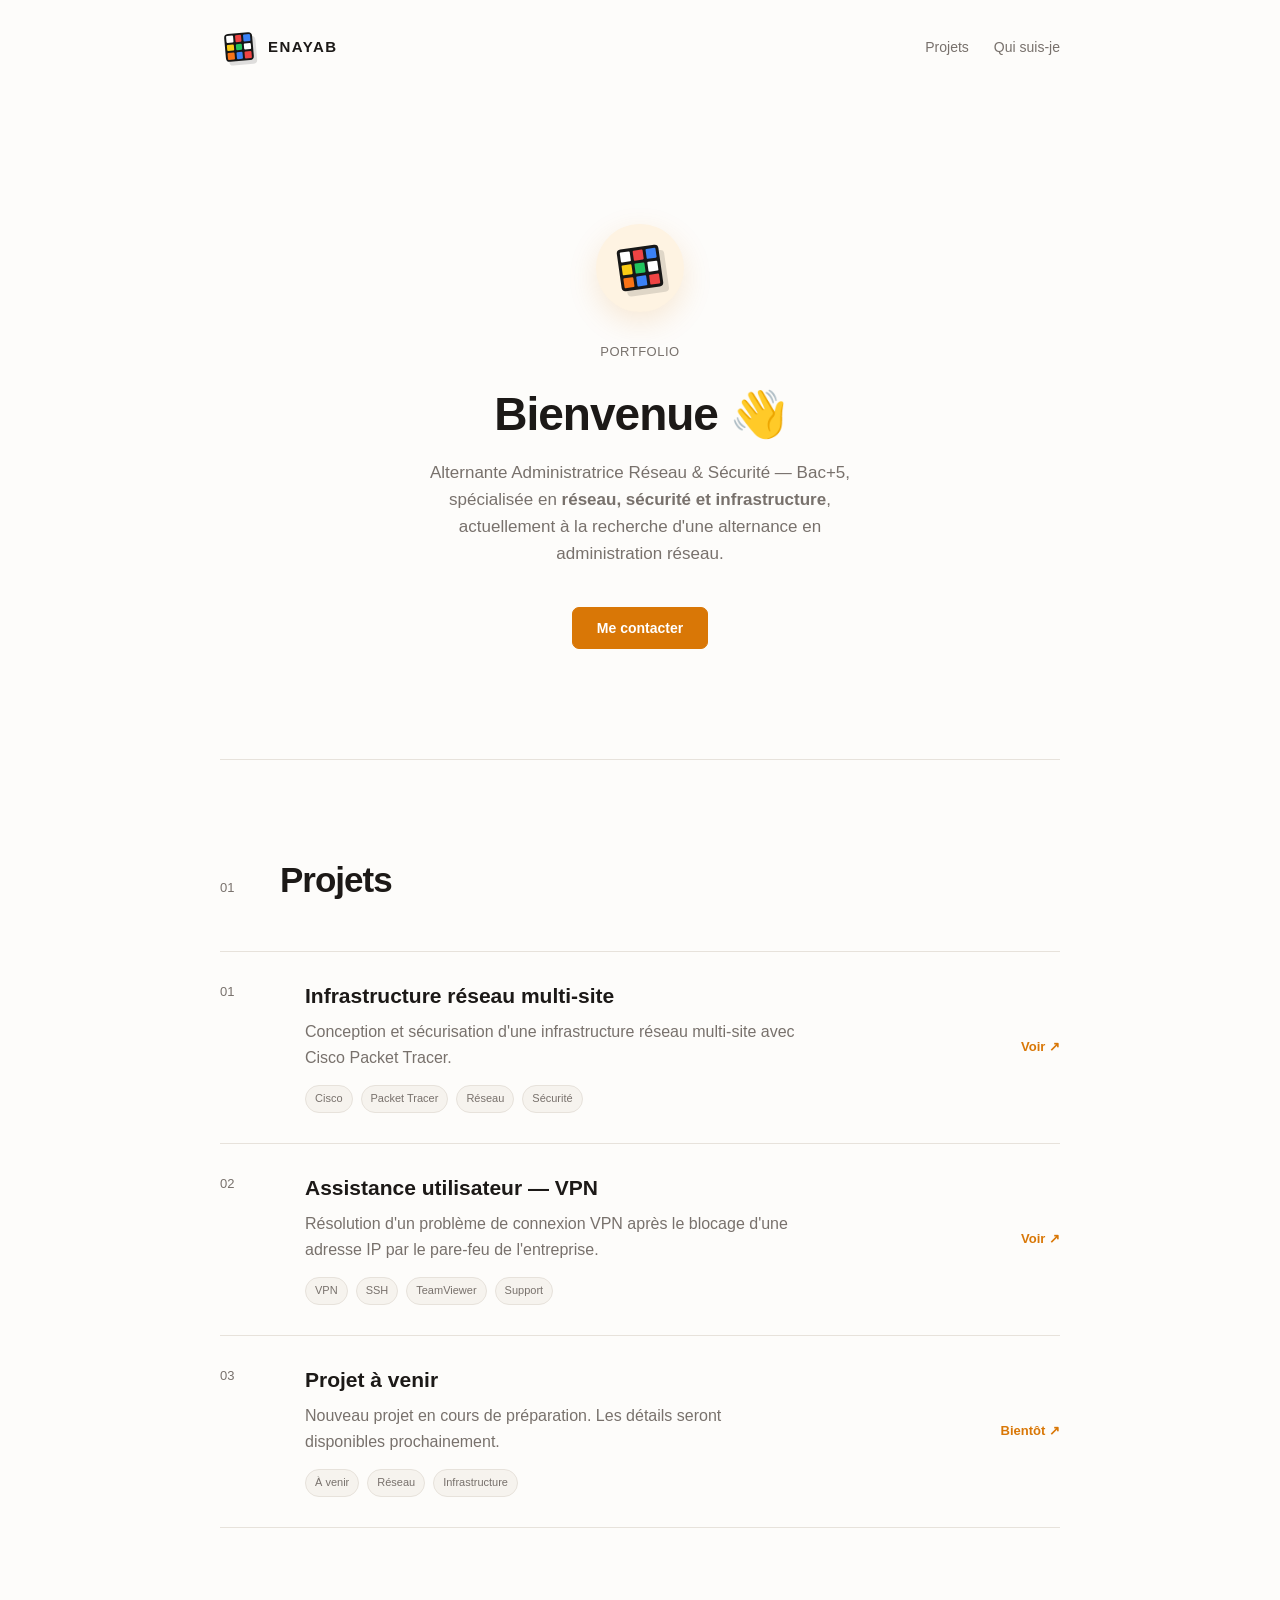
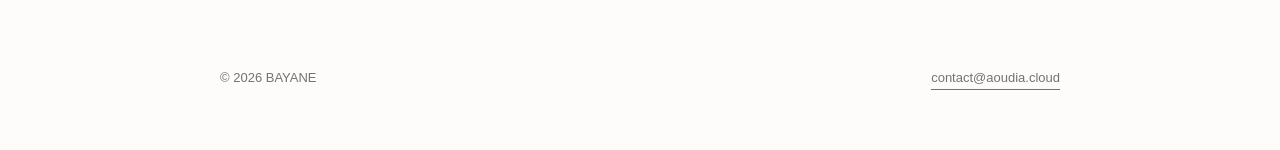
==== commit a961b3d5: "change projets" ====
--- a/index.html
+++ b/index.html
@@ -259,51 +259,6 @@
                     <div class="project-content">
 
                         <h3>
-                            Étude comparative de solutions pare-feu
-                        </h3>
-
-                        <p>
-                            Comparaison de solutions de sécurité réseau
-                            avec pfSense et ZyXEL afin d'identifier
-                            une solution adaptée aux besoins d'une entreprise.
-                        </p>
-
-
-                        <div class="tags">
-
-                            <span>pfSense</span>
-                            <span>ZyXEL</span>
-                            <span>Pare-feu</span>
-                            <span>Sécurité</span>
-
-                        </div>
-
-                    </div>
-
-
-                    <a
-                        href="project-pfsense.html"
-                        class="project-link"
-                    >
-                        Voir ↗
-                    </a>
-
-                </article>
-
-
-
-                <!-- PROJET 03 -->
-
-                <article class="project">
-
-                    <div class="project-number">
-                        03
-                    </div>
-
-
-                    <div class="project-content">
-
-                        <h3>
                             Assistance utilisateur — VPN
                         </h3>
 
@@ -336,6 +291,47 @@
                 </article>
 
 
+
+                <!-- PROJET 03 -->
+
+                <article class="project">
+
+                    <div class="project-number">
+                        03
+                    </div>
+
+
+                    <div class="project-content">
+
+                        <h3>
+                            Projet à venir
+                        </h3>
+
+
+                        <p>
+                            Nouveau projet en cours de préparation.
+                            Les détails seront disponibles prochainement.
+                        </p>
+
+
+                        <div class="tags">
+
+                            <span>À venir</span>
+                            <span>Réseau</span>
+                            <span>Infrastructure</span>
+
+                        </div>
+
+                    </div>
+
+
+                    <span class="project-link">
+                        Bientôt ↗
+                    </span>
+
+                </article>
+
+
             </div>
 
         </section>
@@ -451,4 +447,4 @@
 
 </body>
 
-</html>+</html>
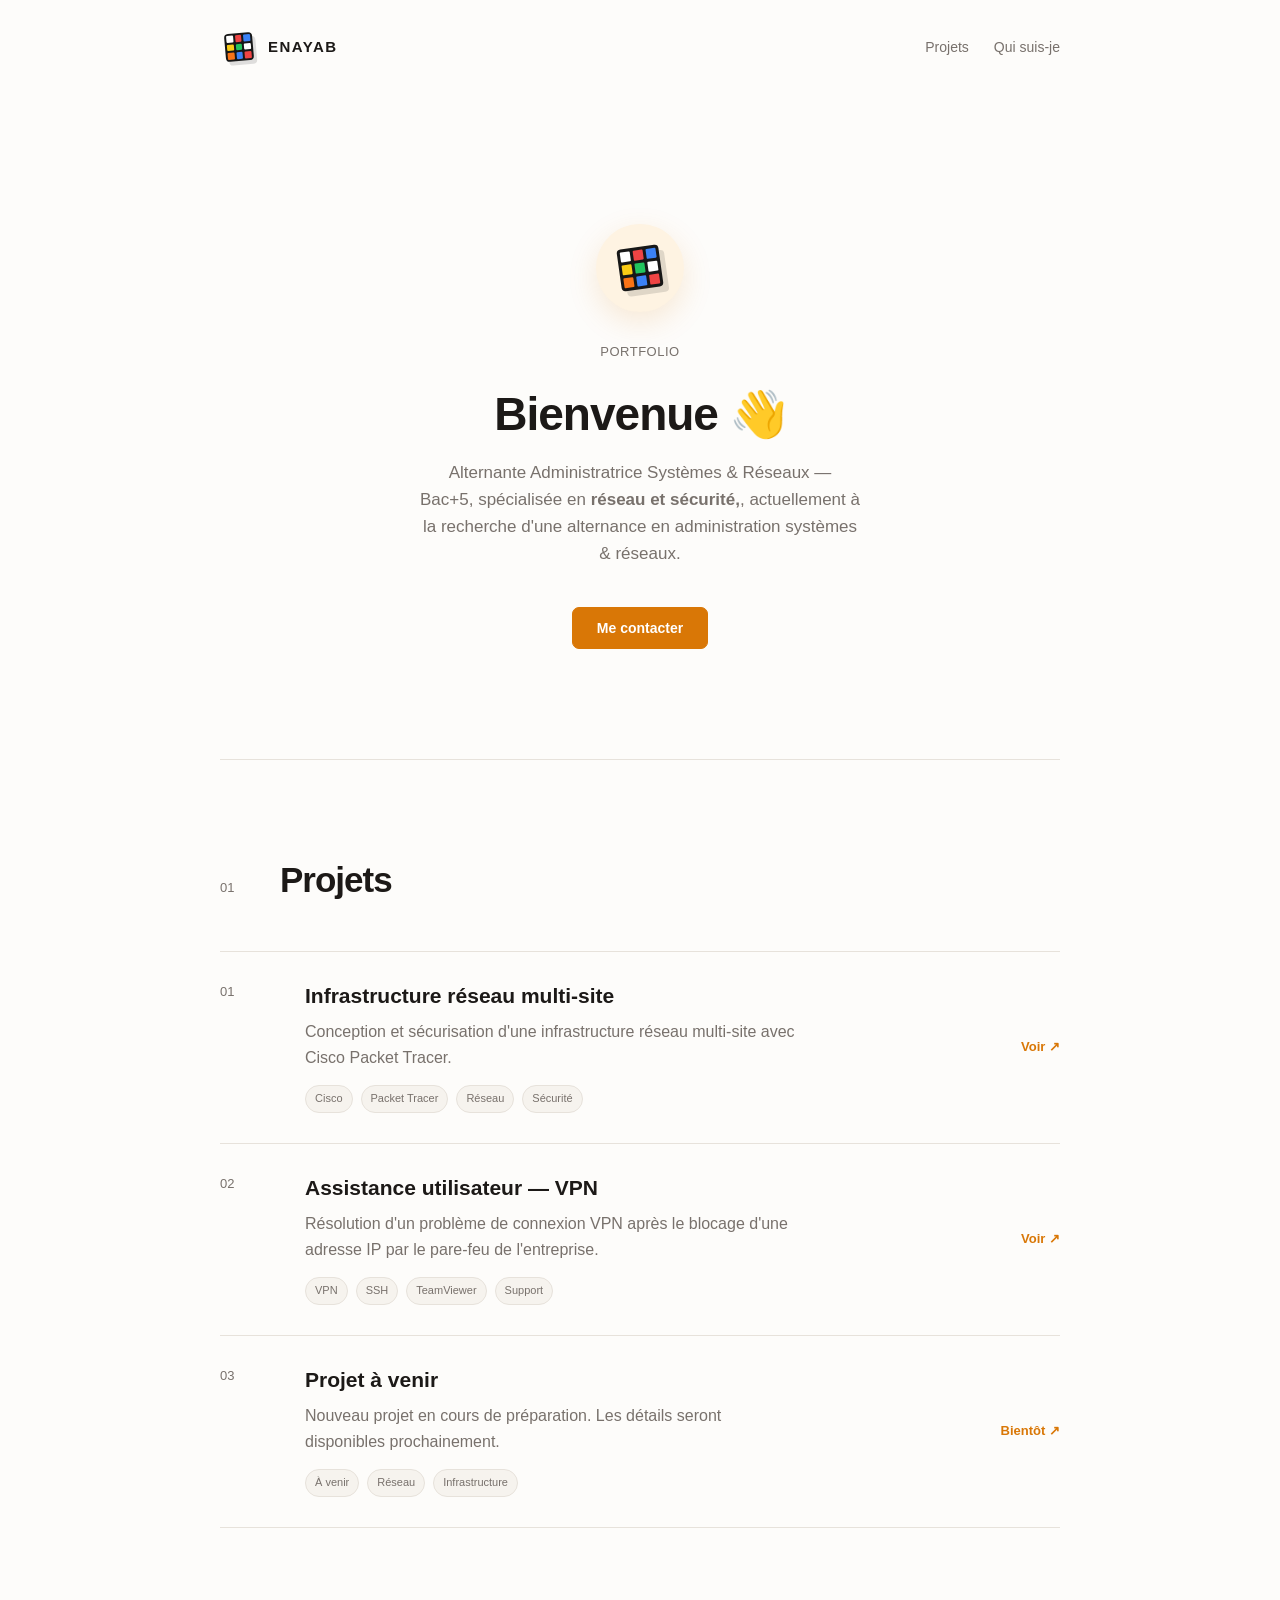
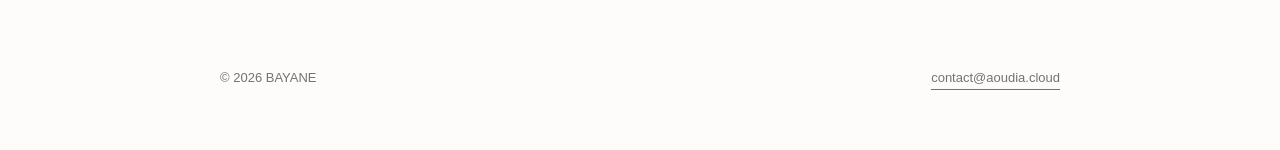
==== commit 1709e9c0: "modif lien about.html" ====
--- a/index.html
+++ b/index.html
@@ -115,10 +115,10 @@
 
 
             <p class="intro">
-                Alternante Administratrice Réseau & Sécurité — Bac+5, spécialisée en
-                <strong>réseau, sécurité et infrastructure</strong>,
+                Alternante Administratrice Systèmes & Réseaux — Bac+5, spécialisée en
+                <strong>réseau et sécurité,</strong>,
                 actuellement à la recherche d'une alternance
-                en administration réseau.
+                en administration systèmes & réseaux.
             </p>
 
 
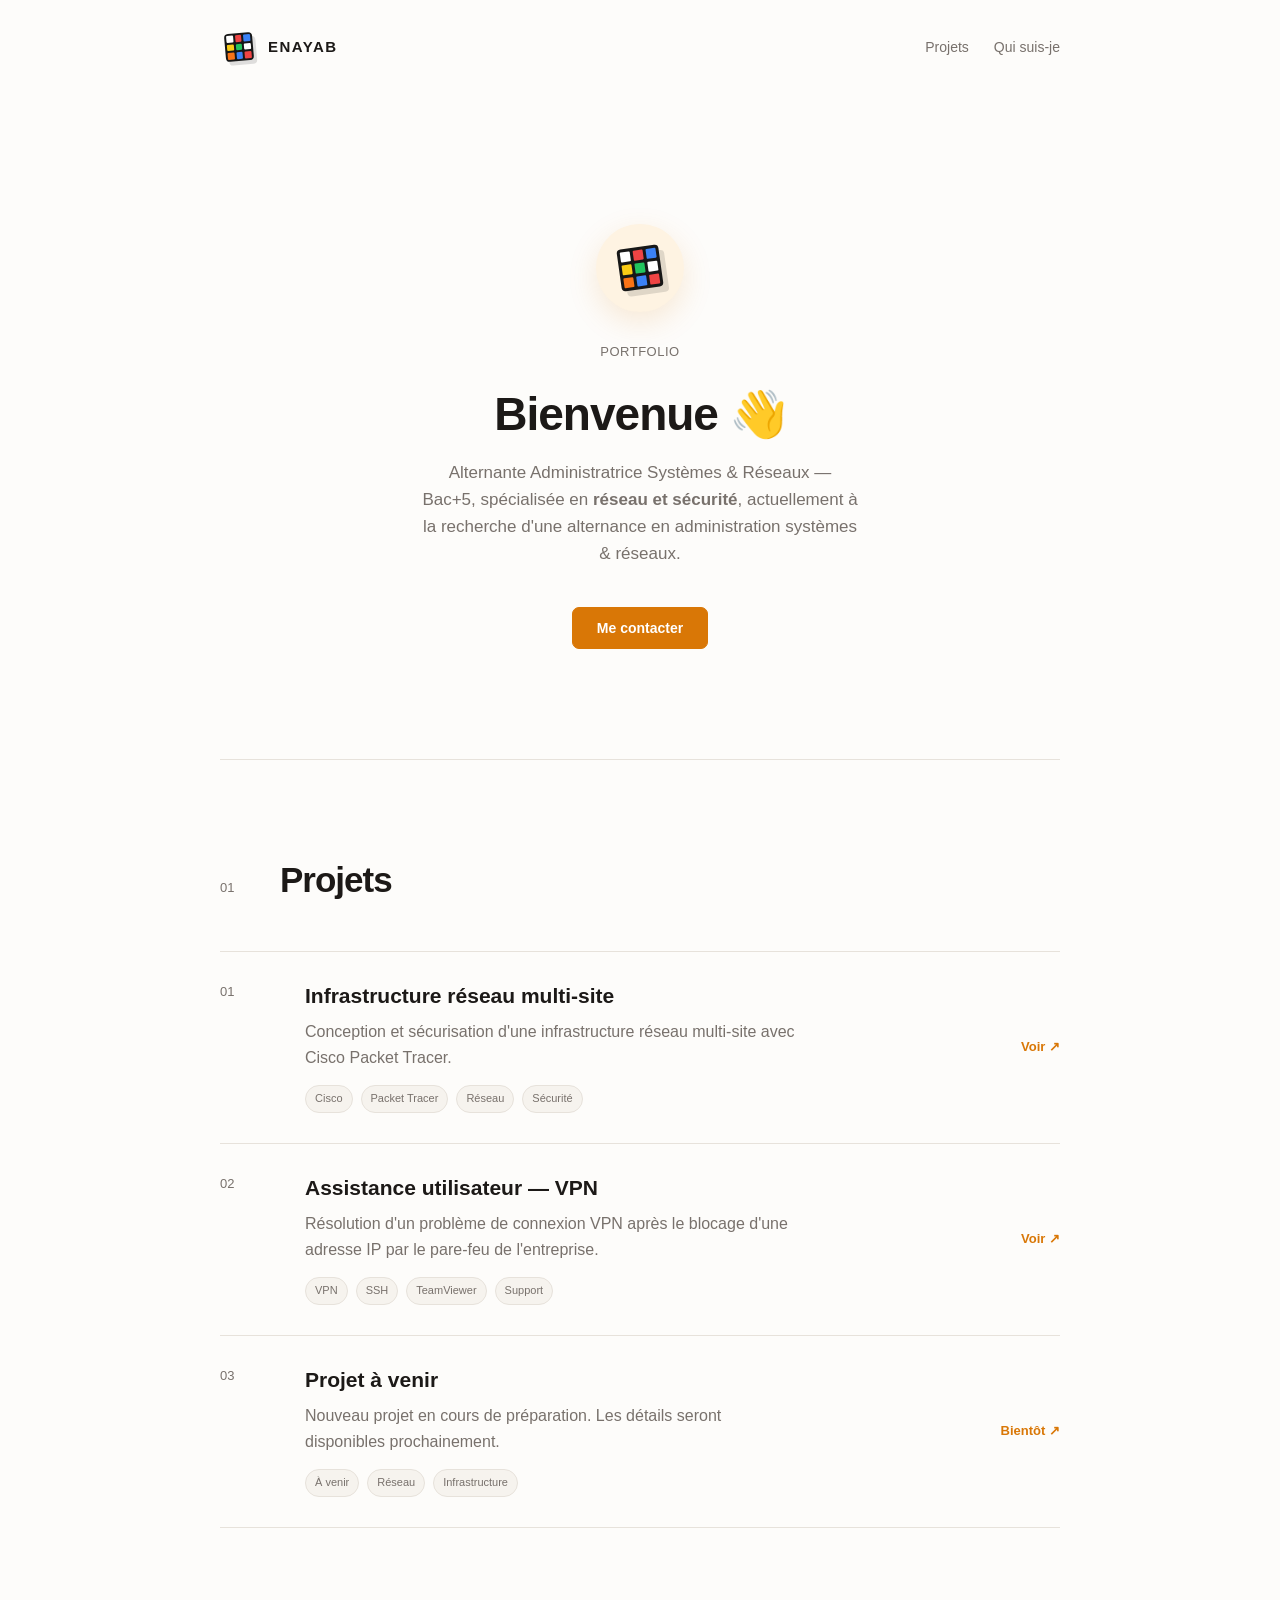
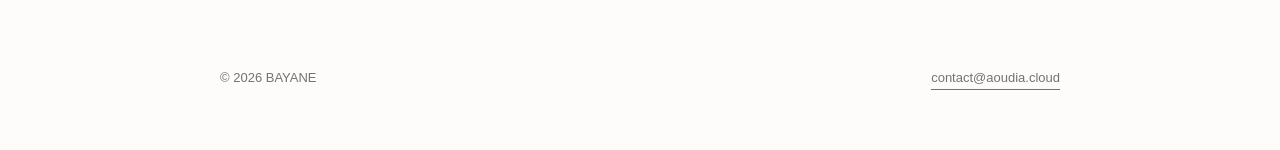
==== commit a34ffbcd: "comma" ====
--- a/index.html
+++ b/index.html
@@ -116,7 +116,7 @@
 
             <p class="intro">
                 Alternante Administratrice Systèmes & Réseaux — Bac+5, spécialisée en
-                <strong>réseau et sécurité,</strong>,
+                <strong>réseau et sécurité</strong>,
                 actuellement à la recherche d'une alternance
                 en administration systèmes & réseaux.
             </p>
